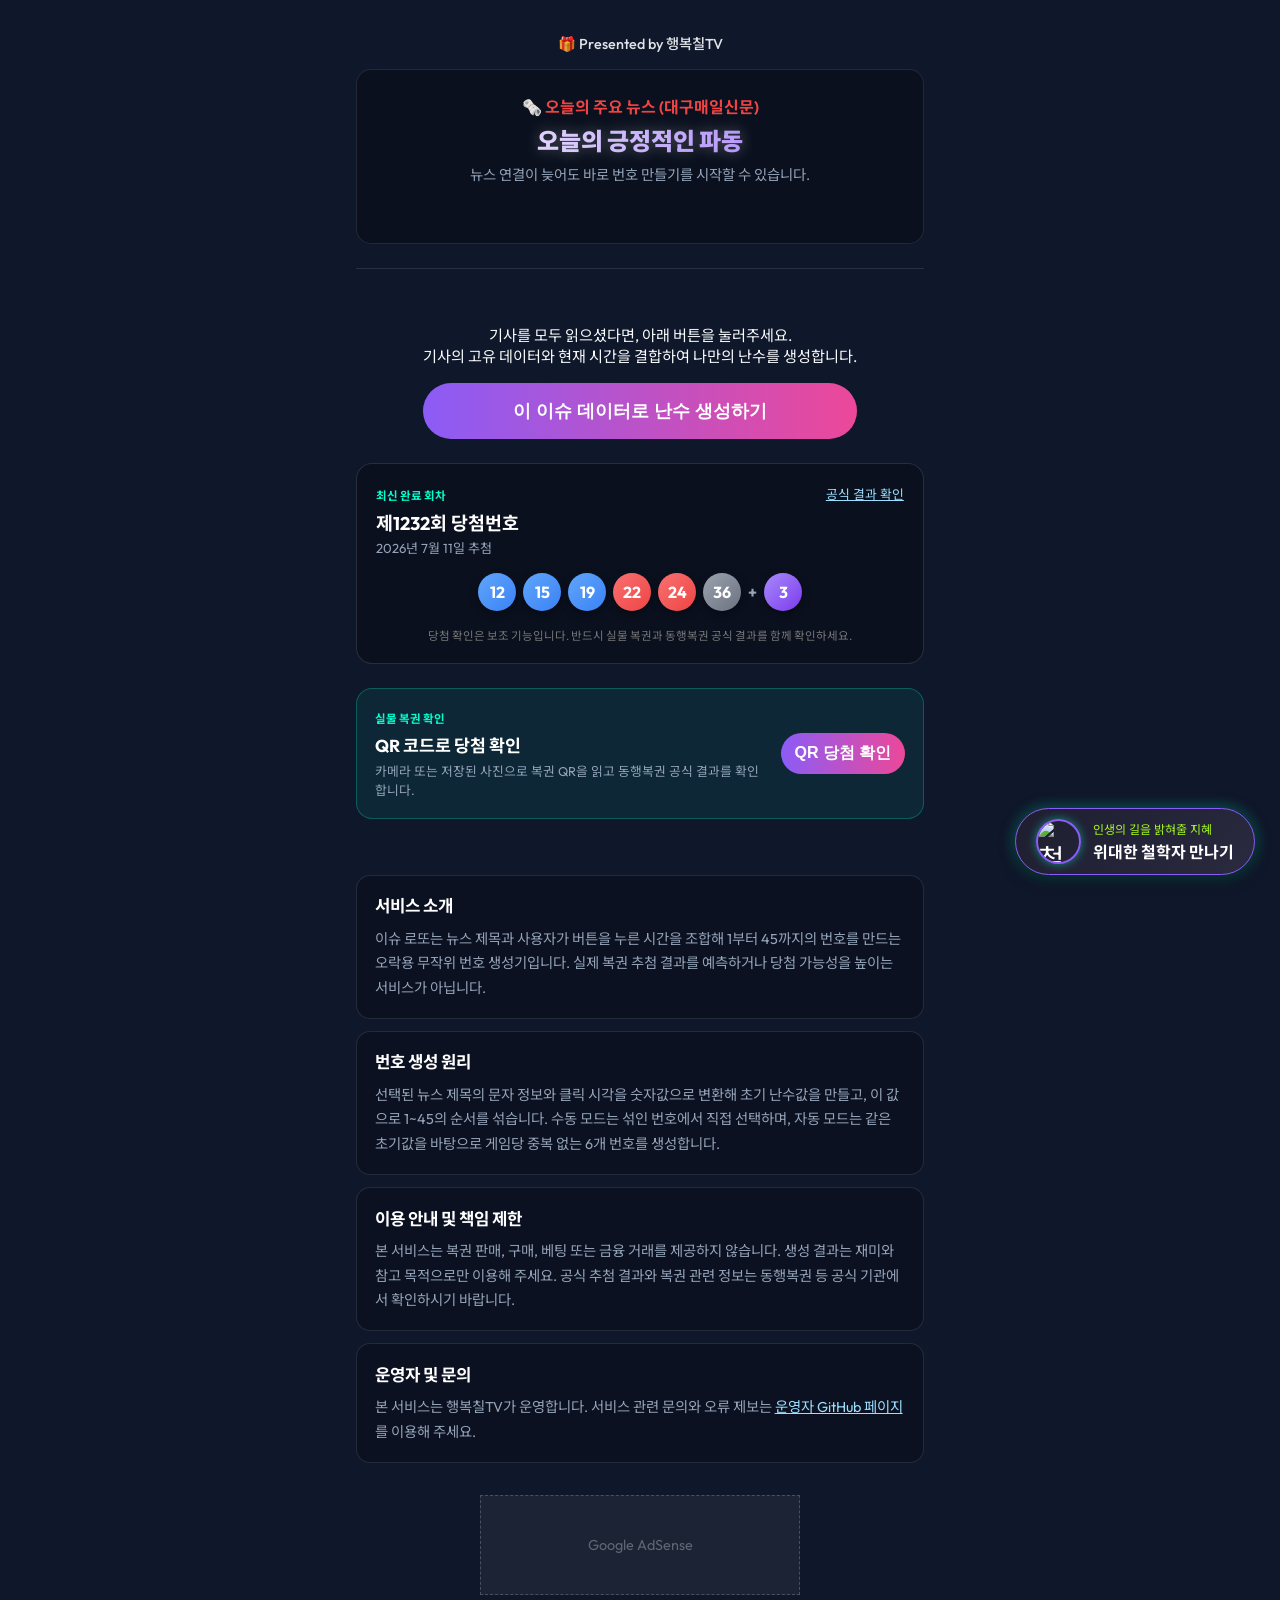
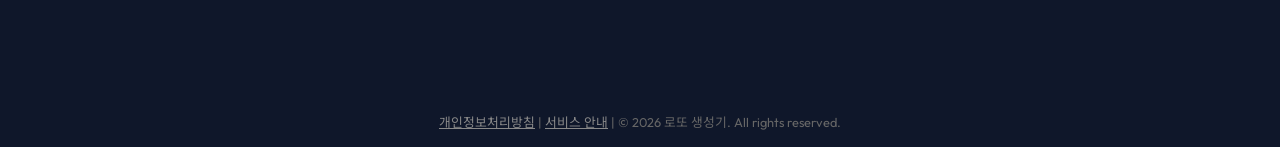
==== index.html @ a82912ec "Fix FirstLott startup loading and refresh latest draw" ====
<!DOCTYPE html>
<html lang="ko">
<head>
    <meta charset="UTF-8">
    <meta name="viewport" content="width=device-width, initial-scale=1.0">
    <title>이슈 로또 - 뉴스와 시간으로 만드는 오락용 번호 생성기</title>
    <meta name="description" content="뉴스 제목과 버튼을 누른 시간을 조합해 1~45 범위의 무작위 번호를 만드는 오락용 로또 번호 생성기입니다.">
    <link rel="stylesheet" href="style.css?v=34">
    <link href="https://fonts.googleapis.com/css2?family=Outfit:wght@300;500;700&family=Noto+Sans+KR:wght@300;500;700&display=swap" rel="stylesheet">
    
    <!-- SEO & 바이럴 최적화 (카카오톡, 페이스북 공유 시 예쁘게 나오도록 설정) -->
    <meta property="og:title" content="이슈 로또 - 오늘의 뉴스가 빚어낸 행운의 번호">
    <meta property="og:description" content="뉴스와 현재 시간을 조합한 난수로 오락용 로또 번호를 만들어보세요. 당첨을 예측하거나 보장하지 않습니다.">
    <meta property="og:image" content="https://vokim2503.github.io/icon-512.png">
    <meta property="og:url" content="https://vokim2503.github.io/">
    <meta property="og:type" content="website">

    <!-- PWA (스마트폰 앱 설치 기능) 지원 -->
    <link rel="manifest" href="manifest.json">
    <meta name="theme-color" content="#1a1a20">
    <link rel="apple-touch-icon" href="icon-192.png">

    <!-- 구글 서치 콘솔 (검색 노출용) : 애널리틱스를 통해 자동 소유권 인증 완료 -->

    <!-- 구글 애널리틱스 (방문자 분석 CCTV) -->
    <script async src="https://www.googletagmanager.com/gtag/js?id=G-P1E5ZKLTHN"></script>
    <script>
      window.dataLayer = window.dataLayer || [];
      function gtag(){dataLayer.push(arguments);}
      gtag('js', new Date());
      gtag('config', 'G-P1E5ZKLTHN');
    </script>

    <!-- 구글 애드센스 기본 스크립트 (클라이언트 ID 교체 완료) -->
    <script async src="https://pagead2.googlesyndication.com/pagead/js/adsbygoogle.js?client=ca-pub-5598414628909120" crossorigin="anonymous"></script>
</head>
<body class="theme-default">
    <div id="app">
        <!-- 0단계: 테마(성향) 선택 화면 (하이브리드: 실시간 트렌드 + MBTI) -->
        <section id="stage-0" class="stage active">
            <!-- 제작자 브랜딩 (구독자용 소속감 부여) -->
            <div style="text-align: center; margin-bottom: 1rem; color: var(--primary-color); font-size: 0.9rem; font-weight: 500; opacity: 0.9;">
                🎁 Presented by 행복칠TV
            </div>
            
            <!-- 상단: 실시간 뉴스 이슈 영역 -->
            <div class="trend-container">
                <p class="trend-label">🗞️ 오늘의 주요 뉴스 (대구매일신문)</p>
                <h1 class="title trend-keyword" id="live-trend-keyword" style="font-size: 1.5rem; word-break: keep-all; line-height: 1.3;">오늘의 긍정적인 파동</h1>
                <p class="subtitle trend-desc">뉴스 연결이 늦어도 바로 번호 만들기를 시작할 수 있습니다.</p>
            </div>
            
            <hr class="divider">

            <div class="action-container" id="calc-action-container" style="text-align: center; margin-top: 2rem;">
                <p style="font-size: 0.95rem; color: var(--text-secondary); margin-bottom: 1rem; line-height: 1.4;">
                    기사를 모두 읽으셨다면, 아래 버튼을 눌러주세요.<br>
                    기사의 고유 데이터와 현재 시간을 결합하여 나만의 난수를 생성합니다.
                </p>
                <button id="btn-start-calc" class="btn primary" style="font-size: 1.1rem; padding: 1rem 1.5rem; width: 100%;">이 이슈 데이터로 난수 생성하기</button>
            </div>
            
            <!-- 통합된 터미널 연산 UI (기본 숨김) -->
            <div id="integrated-terminal" style="display: none; margin-top: 1.5rem;">
                <p class="subtitle" style="margin-bottom: 0.5rem;">세상의 이슈와 귀하의 시간이 수학적으로 결합됩니다.</p>
                <div class="terminal-container" id="terminal-ui" style="margin-top: 0;">
                    <div class="term-line">> 이슈 데이터 스캔 중...</div>
                    <div class="term-line" id="term-news-title" style="display:none; color: var(--primary-color);"></div>
                    <div class="term-line" id="term-news-length" style="display:none;"></div>
                    <div class="term-line" id="term-time-sync" style="display:none;">> 접속자 클릭 시간 동기화 중...</div>
                    <div class="term-line" id="term-click-time" style="display:none; color: var(--accent-color);"></div>
                    <div class="term-line" id="term-calc-start" style="display:none;">> [문자열 엔트로피 × 시간] 연산 중...</div>
                    <div class="term-line highlight-text" id="term-final-seed" style="display:none; margin-top: 10px; font-size: 1.1rem; color: #00ffcc;"></div>
                </div>
                
                <div class="action-buttons" id="stage1-action" style="display:none; margin-top: 1.5rem;">
                    <button id="btn-to-catch" class="btn primary" style="width: 100%; box-shadow: 0 0 15px var(--primary-glow);">이 고유 난수로 번호 만들기</button>
                </div>
            </div>
            


            <section class="latest-result-card" aria-label="최신 로또 당첨번호">
                <div class="latest-result-head">
                    <div><span class="latest-badge">최신 완료 회차</span><h2>제1232회 당첨번호</h2><p>2026년 7월 11일 추첨</p></div>
                    <a href="https://www.dhlottery.co.kr/lt645/result">공식 결과 확인</a>
                </div>
                <div class="latest-winning-balls">
                    <span class="winning-ball blue">12</span><span class="winning-ball blue">15</span><span class="winning-ball blue">19</span><span class="winning-ball red">22</span><span class="winning-ball red">24</span><span class="winning-ball gray">36</span>
                    <span class="bonus-plus">+</span><span class="winning-ball bonus">3</span>
                </div>
                <p class="result-caution">당첨 확인은 보조 기능입니다. 반드시 실물 복권과 동행복권 공식 결과를 함께 확인하세요.</p>
            </section>


            <section class="qr-check-card" aria-label="복권 QR 당첨 확인">
                <div><span class="latest-badge">실물 복권 확인</span><h2>QR 코드로 당첨 확인</h2><p>카메라 또는 저장된 사진으로 복권 QR을 읽고 동행복권 공식 결과를 확인합니다.</p></div>
                <button id="btn-open-qr" class="btn primary" type="button">QR 당첨 확인</button>
            </section>

            <div id="service-info" class="service-info">
                <article class="info-card">
                    <h2>서비스 소개</h2>
                    <p>이슈 로또는 뉴스 제목과 사용자가 버튼을 누른 시간을 조합해 1부터 45까지의 번호를 만드는 오락용 무작위 번호 생성기입니다. 실제 복권 추첨 결과를 예측하거나 당첨 가능성을 높이는 서비스가 아닙니다.</p>
                </article>
                <article class="info-card">
                    <h2>번호 생성 원리</h2>
                    <p>선택된 뉴스 제목의 문자 정보와 클릭 시각을 숫자값으로 변환해 초기 난수값을 만들고, 이 값으로 1~45의 순서를 섞습니다. 수동 모드는 섞인 번호에서 직접 선택하며, 자동 모드는 같은 초기값을 바탕으로 게임당 중복 없는 6개 번호를 생성합니다.</p>
                </article>
                <article class="info-card">
                    <h2>이용 안내 및 책임 제한</h2>
                    <p>본 서비스는 복권 판매, 구매, 베팅 또는 금융 거래를 제공하지 않습니다. 생성 결과는 재미와 참고 목적으로만 이용해 주세요. 공식 추첨 결과와 복권 관련 정보는 동행복권 등 공식 기관에서 확인하시기 바랍니다.</p>
                </article>
                <article class="info-card">
                    <h2>운영자 및 문의</h2>
                    <p>본 서비스는 행복칠TV가 운영합니다. 서비스 관련 문의와 오류 제보는 <a href="https://github.com/Vokim2503" target="_blank" rel="noopener noreferrer">운영자 GitHub 페이지</a>를 이용해 주세요.</p>
                </article>
            </div>

            <!-- 애드센스 (메인화면 하단) -->
            <div class="ad-placeholder mt-auto">
                <p>Google AdSense</p>
            </div>
        </section>



        <!-- 2, 3단계: 후보군 생성 및 번호 선택 화면 -->
        <section id="stage-2" class="stage">
            <h1 class="title">직관의 시간</h1>
            <p class="subtitle">난수가 섞은 1~45 번호에서 원하는 방식을 선택하세요.</p>

            <div class="selection-mode-tabs" role="tablist" aria-label="번호 생성 방식">
                <button id="btn-mode-manual" class="mode-tab active" type="button">수동 선택</button>
                <button id="btn-mode-auto" class="mode-tab" type="button">자동 5게임</button>
            </div>

            <div id="manual-selection-panel" class="selection-panel active">
                <div class="manual-view-toggle">
                    <button id="btn-view-blind" class="view-toggle active" type="button">직관 모드 · 숫자 숨김</button>
                    <button id="btn-view-number" class="view-toggle" type="button">번호 모드 · 숫자 표시</button>
                </div>

                <div class="number-page-guide">
                    <button id="btn-page-prev" class="page-nav-btn" aria-label="이전 번호 페이지">‹</button>
                    <span id="number-page-indicator">1 / 3</span>
                    <button id="btn-page-next" class="page-nav-btn" aria-label="다음 번호 페이지">›</button>
                </div>
                <div id="orb-field" class="blind-view" aria-label="1부터 45까지 번호 선택"></div>

                <div class="selection-slots">
                    <div class="slot" data-index="0"></div>
                    <div class="slot" data-index="1"></div>
                    <div class="slot" data-index="2"></div>
                    <div class="slot" data-index="3"></div>
                    <div class="slot" data-index="4"></div>
                    <div class="slot" data-index="5"></div>
                </div>
            </div>

            <div id="auto-selection-panel" class="selection-panel">
                <p class="auto-description">처음 생성된 고유 난수로 5게임을 자동 추첨합니다.</p>
                <div id="auto-games"></div>
                <div class="auto-actions">
                    <button id="btn-auto-regenerate" class="btn secondary" type="button">5게임 다시 생성</button>
                    <button id="btn-auto-copy" class="btn primary" type="button">전체 복사</button>
                    <button id="btn-auto-compare" class="btn compare-btn" type="button">1232회와 비교</button>
                </div>
            </div>

            <p class="lotto-disclaimer">본 서비스는 오락용 무작위 번호 생성기이며 당첨을 보장하지 않습니다.</p>
        </section>

        <!-- 4단계: 최종 결과 화면 -->
        <section id="stage-3" class="stage">
            <h1 class="title glow-text-intense">당신의 로또 번호</h1>
            <p class="subtitle" id="result-message">행운이 함께하시길 바랍니다.</p>
            
            <div class="result-container" id="result-numbers">
            </div>
            
            <div class="action-buttons">
                <button id="btn-copy" class="btn primary">번호 복사하기</button>
                <button id="btn-retry" class="btn secondary">처음으로</button>
            </div>
            
            <!-- 유튜브 자동화 배너 -->
            <div id="youtube-promo-container" style="display: none; margin-top: 2rem; background: #1a1a20; border: 1px solid var(--primary-glow); border-radius: 12px; padding: 1rem; text-align: left; cursor: pointer; transition: transform 0.2s ease; box-shadow: 0 4px 15px rgba(0, 0, 0, 0.5);">
                <p style="font-size: 0.85rem; color: var(--text-secondary); margin-bottom: 0.5rem;">🎁 오늘 당첨의 기운을 더 높이려면?</p>
                <div style="display: flex; gap: 1rem; align-items: center;">
                    <img id="yt-thumb" src="" alt="YouTube Thumbnail" style="width: 120px; height: 68px; object-fit: cover; border-radius: 8px; border: 1px solid #333;">
                    <div style="flex: 1;">
                        <h3 id="yt-title" style="font-size: 0.95rem; color: #fff; margin: 0 0 0.4rem 0; line-height: 1.3; display: -webkit-box; -webkit-line-clamp: 2; -webkit-box-orient: vertical; overflow: hidden; text-overflow: ellipsis;">유튜브 영상 불러오는 중...</h3>
                        <span style="font-size: 0.8rem; color: #ff0000; font-weight: 500;">▶ YouTube에서 보기</span>
                    </div>
                </div>
            </div>
            
            <!-- 애드센스 -->
            <div class="ad-placeholder">
                <p>Google AdSense</p>
            </div>
        </section>

        <!-- 하단 법적 고지 (애드센스 승인 필수 요소) -->
        <footer style="position: absolute; bottom: 0; left: 0; width: 100%; text-align: center; padding-bottom: 1rem; font-size: 0.8rem; color: #666; z-index: 10;">
            <a href="#" id="btn-privacy" style="color: #888; text-decoration: underline;">개인정보처리방침</a> | <a href="#service-info" style="color: #888; text-decoration: underline;">서비스 안내</a> | 
            <span>© 2026 로또 생성기. All rights reserved.</span>
        </footer>


        <div id="qr-modal" class="qr-modal" role="dialog" aria-modal="true" aria-labelledby="qr-modal-title">
            <div class="qr-modal-content">
                <h2 id="qr-modal-title">QR 당첨 확인</h2>
                <p class="qr-permission-guide">아래에서 카메라 또는 사진을 선택하세요. QR 영상과 사진은 이 사이트의 서버에 저장하거나 전송하지 않으며 브라우저 안에서만 판독합니다.</p>
                <div class="qr-source-actions">
                    <button id="btn-qr-camera" class="btn primary" type="button">카메라로 확인</button>
                    <label class="btn secondary qr-file-label" for="qr-file-input">사진으로 확인</label>
                    <input id="qr-camera-input" type="file" accept="image/*" capture="environment" hidden>
                    <input id="qr-file-input" type="file" accept="image/*" hidden>
                </div>
                <div id="qr-reader" aria-label="QR 카메라 화면"></div>
                <div id="qr-status" class="qr-status" aria-live="polite"></div>
                <div id="qr-ticket-result" class="qr-ticket-result" aria-live="polite"></div>
                <button id="btn-open-qr-result" class="btn primary" type="button" style="display:none; width:100%;">동행복권 공식 결과 열기</button>
                <button id="btn-close-qr" class="btn secondary" type="button" style="width:100%; margin-top:10px;">닫기</button>
            </div>
        </div>

        <!-- 개인정보처리방침 모달 -->
        <div id="privacy-modal" style="display: none; position: fixed; top: 0; left: 0; width: 100%; height: 100%; background: rgba(0,0,0,0.8); z-index: 9999; justify-content: center; align-items: center; padding: 20px;">
            <div style="background: #1e1e24; padding: 20px; border-radius: 10px; max-width: 500px; width: 100%; max-height: 80vh; overflow-y: auto; color: #ddd; border: 1px solid var(--primary-glow);">
                <h2 style="color: #fff; margin-bottom: 15px;">개인정보처리방침</h2>
                <p style="font-size: 0.9rem; line-height: 1.6; margin-bottom: 10px;">본 사이트는 이름, 이메일 주소와 같은 개인정보를 직접 입력받거나 회원정보로 저장하지 않습니다.</p>
                <h3 style="color:#fff; margin:16px 0 8px;">Google 서비스 및 쿠키</h3>
                <p style="font-size: 0.9rem; line-height: 1.6; margin-bottom: 10px;">본 사이트는 방문 통계 분석을 위해 Google Analytics를, 광고 제공을 위해 Google AdSense를 사용합니다. Google 및 제3자 광고 사업자는 쿠키 또는 유사한 식별자를 사용해 방문 기록, 브라우저·기기 정보, 대략적인 위치, 광고 노출 및 이용 정보를 처리할 수 있습니다.</p>
                <p style="font-size: 0.9rem; line-height: 1.6; margin-bottom: 10px;">Google과 파트너는 사용자의 본 사이트 또는 다른 웹사이트 방문 기록을 바탕으로 광고를 제공할 수 있습니다. 사용자는 <a href="https://adssettings.google.com/" target="_blank" rel="noopener noreferrer" style="color:#9adfff;">Google 광고 설정</a>에서 맞춤 광고를 관리하거나 사용 중지할 수 있으며, 브라우저 설정에서 쿠키를 삭제하거나 차단할 수 있습니다.</p>
                <h3 style="color:#fff; margin:16px 0 8px;">외부 링크</h3>
                <p style="font-size: 0.9rem; line-height: 1.6; margin-bottom: 10px;">뉴스, YouTube, GitHub 등 외부 사이트에는 해당 사업자의 개인정보처리방침이 적용됩니다. 자세한 내용은 <a href="https://policies.google.com/privacy" target="_blank" rel="noopener noreferrer" style="color:#9adfff;">Google 개인정보처리방침</a>을 확인해 주세요.</p>
                <h3 style="color:#fff; margin:16px 0 8px;">QR 카메라 및 사진</h3>
                <p style="font-size: 0.9rem; line-height: 1.6; margin-bottom: 10px;">QR 당첨 확인 기능은 사용자가 직접 선택한 경우에만 카메라 또는 사진 접근 권한을 요청합니다. 촬영 영상과 선택한 사진은 본 사이트의 서버에 저장하거나 전송하지 않고 브라우저 안에서 QR 판독에만 사용합니다.</p>
                <p style="font-size: 0.8rem; color:#888; margin-top:15px;">최종 업데이트: 2026년 7월 11일</p>
                <button id="btn-close-privacy" class="btn primary" style="width: 100%; margin-top: 20px;">닫기</button>
            </div>
        </div>
    </div>
    
    <script>
        document.getElementById('btn-privacy').addEventListener('click', (e) => {
            e.preventDefault();
            document.getElementById('privacy-modal').style.display = 'flex';
        });
        document.getElementById('btn-close-privacy').addEventListener('click', () => {
            document.getElementById('privacy-modal').style.display = 'none';
        });
    </script>
    <script src="https://cdnjs.cloudflare.com/ajax/libs/html5-qrcode/2.3.8/html5-qrcode.min.js" crossorigin="anonymous"></script>
    <script src="main.js?v=34"></script>
    <script>
      if ('serviceWorker' in navigator) {
        window.addEventListener('load', () => {
          navigator.serviceWorker.register('/sw.js').then(registration => {
            console.log('ServiceWorker registration successful');
          }, err => {
            console.log('ServiceWorker registration failed: ', err);
          });
        });
      }
    </script>
    
    <!-- 철학 앱 크로스 마케팅 플로팅 버튼 -->
    <!-- 인터넷에 배포된 폴더 구조에 맞게 하위 폴더(./philosophy-V1)를 찾도록 경로 수정 -->
    <a href="./philosophy-V1/index.html" class="floating-promo-btn" target="_blank">
        <div class="promo-icon" style="margin-right: 12px; display: flex; align-items: center;">
            <img src="./philosophy-V1/images/plato.jpg" alt="철학자" style="width: 45px; height: 45px; border-radius: 50%; object-fit: cover; border: 2px solid var(--primary-glow); box-shadow: 0 0 10px rgba(0,255,204,0.5);">
        </div>
        <div class="promo-text">
            <span>인생의 길을 밝혀줄 지혜</span>
            <strong>위대한 철학자 만나기</strong>
        </div>
    </a>
</body>
</html>
---- style.css ----
:root {
    --bg-dark: #0f172a;
    --bg-darker: #020617;
    --primary-glow: #8b5cf6;
    --secondary-glow: #ec4899;
    --text-main: #f8fafc;
    --text-muted: #94a3b8;
}

/* 테마별 색상 변수 오버라이드 (새로운 해시태그 테마) */
body.theme-money {
    --bg-dark: #3f2e08;
    --bg-darker: #1a1303;
    --primary-glow: #fbbf24;
    --secondary-glow: #f59e0b;
}
body.theme-quit {
    --bg-dark: #450a0a;
    --bg-darker: #170303;
    --primary-glow: #ef4444;
    --secondary-glow: #dc2626;
}
body.theme-healing {
    --bg-dark: #064e3b;
    --bg-darker: #022c22;
    --primary-glow: #10b981;
    --secondary-glow: #059669;
}
body.theme-nothing {
    --bg-dark: #1e293b;
    --bg-darker: #0f172a;
    --primary-glow: #94a3b8;
    --secondary-glow: #cbd5e1;
}

* { box-sizing: border-box; margin: 0; padding: 0; }

html, body {
    margin: 0;
    padding: 0;
    width: 100%;
    /* 100vh 완전 삭제 (아이폰 화면 떨림의 절대적 원흉) */
    background-color: var(--bg-dark);
    color: var(--text-main);
    font-family: 'Outfit', 'Noto Sans KR', sans-serif;
    overflow-x: hidden; /* 가로 스크롤만 방지 */
    scroll-behavior: smooth; /* 최신 브라우저용 부드러운 스크롤 */
}

/* --- 공통 레이아웃 --- */
#app {
    width: 100%;
    max-width: 600px;
    min-height: 100svh;
    display: flex;
    flex-direction: column;
    position: relative; /* 하단 푸터 겹침 방지 복원 */
    margin: 0 auto; /* 중앙 정렬 복원 */
}

.stage {
    display: none; 
    width: 100%; 
    min-height: 100svh;
    flex-direction: column;
    align-items: center;
    justify-content: center; /* 맥에서 상단으로 쏠리는 현상 방지용 중앙 정렬 복구 */
    padding: 2rem 1rem 120px 1rem;
    box-sizing: border-box; /* 패딩 포함 크기 계산 (스크롤 넘침 방지) */
}

@keyframes stageFadeIn {
    from { opacity: 0; transform: translateY(10px); }
    to { opacity: 1; transform: translateY(0); }
}

.stage.active {
    display: flex; 
}

/* 타이틀 */
.title {
    font-size: 2.5rem; font-weight: 700;
    margin-bottom: 0.5rem; text-align: center;
    background: linear-gradient(to right, #fff, var(--primary-glow));
    -webkit-background-clip: text;
    -webkit-text-fill-color: transparent;
}
.subtitle {
    font-size: 1rem; color: var(--text-muted);
    text-align: center; margin-bottom: 2rem; line-height: 1.5;
}

/* 트렌드 상단 컨테이너 */
.trend-container {
    text-align: center;
    margin-bottom: 1.5rem;
    padding: 1.5rem;
    background: rgba(0,0,0,0.3);
    border-radius: 15px;
    border: 1px solid rgba(255,255,255,0.1);
    width: 100%;
}
.trend-label {
    font-size: 1rem;
    color: #ef4444; 
    font-weight: 700;
    margin-bottom: 0.5rem;
}
.trend-keyword {
    font-size: 2rem;
    font-weight: 900;
    margin-bottom: 0.5rem;
    color: #fff;
    text-shadow: 0 0 15px rgba(255,255,255,0.3);
}
.trend-desc {
    font-size: 0.9rem;
    color: var(--text-muted);
}
.divider {
    width: 100%;
    border: 0;
    height: 1px;
    background: rgba(255,255,255,0.1);
    margin-bottom: 1.5rem;
}
.mbti-guide {
    text-align: center;
    font-size: 1.1rem;
    font-weight: 700;
    margin-bottom: 1rem;
    color: #e2e8f0;
}

/* 0단계: 테마 선택 버튼 그리드 */
.theme-grid {
    display: flex;
    flex-direction: column;
    gap: 12px;
    width: 100%;
    padding: 0 10px;
}

.mbti-btn {
    background: rgba(255,255,255,0.05);
    border: 1px solid rgba(255,255,255,0.1);
    border-radius: 30px; /* 알약 형태 */
    padding: 15px 25px;
    display: flex;
    flex-direction: row;
    align-items: center;
    justify-content: flex-start;
    cursor: pointer;
    transition: all 0.3s;
    color: white;
}
.mbti-btn:hover {
    background: rgba(255,255,255,0.15);
    transform: translateX(5px);
    border-color: var(--primary-glow);
    box-shadow: 0 5px 15px rgba(0,0,0,0.3);
}
.mbti-btn .icon { font-size: 1.8rem; margin-right: 15px; }
.mbti-btn .theme-name { font-size: 1.2rem; font-weight: 700; }
.mbti-btn .theme-desc { display: none; }

/* 1단계: 동적 인터랙션 영역 */
.interaction-area {
    position: relative;
    width: 100%;
    height: 250px;
    display: flex;
    justify-content: center;
    align-items: center;
    margin-bottom: 2rem;
    perspective: 1000px;
}

/* 테마별 UI 요소들 (JS에서 클래스 추가로 주입) */
/* 우주 구슬 (기본) */
.orb-core {
    width: 120px; height: 120px; border-radius: 50%;
    background: radial-gradient(circle at 30% 30%, #fff, var(--primary-glow));
    box-shadow: 0 0 30px var(--primary-glow);
    cursor: pointer; transition: transform 0.1s;
    touch-action: none; 
}
.orb-core:active, .orb-core.charging { transform: scale(0.95); box-shadow: 0 0 50px var(--secondary-glow); }

/* 새 테마별 상호작용 UI 요소들 */
.gold-coin {
    width: 120px; height: 120px;
    background: linear-gradient(45deg, #f59e0b, #fbbf24, #fcd34d);
    border-radius: 50%;
    display: flex; justify-content: center; align-items: center;
    font-size: 4rem;
    box-shadow: 0 10px 25px rgba(245, 158, 11, 0.5), inset 0 5px 15px rgba(255,255,255,0.8);
    border: 5px solid #b45309;
    cursor: pointer; transition: transform 0.1s;
}
.gold-coin:active { transform: scale(0.9) rotateY(20deg); box-shadow: 0 5px 15px rgba(245, 158, 11, 0.5); }

.resign-letter {
    width: 120px; height: 160px;
    background: white; color: black;
    border-radius: 5px;
    display: flex; justify-content: center; align-items: center;
    font-size: 1.5rem; font-weight: bold;
    box-shadow: 0 5px 15px rgba(255,255,255,0.2);
    border-top: 20px solid #ef4444;
    cursor: pointer; transition: transform 0.1s;
}
.resign-letter:active { transform: scale(0.9) rotate(5deg); }

.healing-aura {
    width: 120px; height: 120px;
    border-radius: 50%;
    display: flex; justify-content: center; align-items: center;
    font-size: 4rem;
    background: radial-gradient(circle at 50% 50%, rgba(16, 185, 129, 0.2), transparent);
    box-shadow: 0 0 30px rgba(16, 185, 129, 0.5);
    cursor: pointer; transition: transform 0.1s;
}
.healing-aura.charging { transform: scale(1.2); box-shadow: 0 0 60px rgba(16, 185, 129, 0.8); }

.tap-hint {
    position: absolute;
    top: 10px;
    font-size: 1.1rem;
    color: #fcd34d;
    font-weight: bold;
    text-shadow: 0 0 10px rgba(0,0,0,0.8);
    pointer-events: none;
}
.pulse-text {
    animation: pulse 1s infinite;
}
@keyframes pulse {
    0%, 100% { opacity: 1; transform: scale(1); }
    50% { opacity: 0.5; transform: scale(1.1); }
}

/* 프로그레스 바 */
.progress-wrapper { width: 80%; display: flex; flex-direction: column; align-items: center; }
.progress-bar-container { width: 100%; height: 8px; background-color: rgba(255,255,255,0.1); border-radius: 4px; overflow: hidden; margin-bottom: 1rem; }
.progress-bar { width: 0%; height: 100%; background: linear-gradient(90deg, var(--primary-glow), var(--secondary-glow)); transition: width 0.1s ease-out; box-shadow: 0 0 10px var(--secondary-glow); }
#energy-text { font-size: 1.5rem; font-weight: 700; }

/* 2단계: 1~45 전체 번호를 넘겨보는 3개 페이지 */
.selection-mode-tabs {
    display: grid; grid-template-columns: 1fr 1fr; width: 100%; gap: 8px;
    margin-bottom: 1rem; padding: 5px; border-radius: 24px; background: rgba(0,0,0,0.25);
}
.mode-tab, .view-toggle {
    border: 0; border-radius: 20px; padding: 10px 12px; color: var(--text-muted);
    background: transparent; font-weight: 700; cursor: pointer;
}
.mode-tab.active, .view-toggle.active {
    color: #fff; background: linear-gradient(90deg, var(--primary-glow), var(--secondary-glow));
    box-shadow: 0 0 12px rgba(139,92,246,0.3);
}
.selection-panel { display: none; width: 100%; }
.selection-panel.active { display: flex; flex-direction: column; align-items: center; }
.manual-view-toggle {
    display: grid; grid-template-columns: 1fr 1fr; width: 100%; gap: 6px;
    margin-bottom: 0.8rem; padding: 4px; border: 1px solid rgba(255,255,255,0.1); border-radius: 22px;
}
.number-page-guide {
    width: 100%; display: flex; justify-content: center; align-items: center;
    gap: 1rem; margin-bottom: 0.8rem; color: var(--text-muted); font-weight: 700;
}
.page-nav-btn {
    width: 42px; height: 36px; border: 1px solid rgba(255,255,255,0.2);
    border-radius: 18px; background: rgba(255,255,255,0.08); color: #fff;
    font-size: 1.5rem; cursor: pointer;
}
.page-nav-btn:disabled { opacity: 0.25; cursor: default; }
#orb-field {
    position: relative; width: 100%; height: min(52vh, 440px); min-height: 350px;
    flex: 0 0 auto; margin-bottom: 1.5rem; overflow: hidden; touch-action: pan-y;
}
.number-pages-track {
    width: 100%; height: 100%; display: flex;
}
.number-page {
    min-width: 100%; height: 100%; display: grid;
    grid-template-columns: repeat(3, 1fr); grid-template-rows: repeat(5, 1fr);
    gap: 12px; padding: 8px 18px; place-items: center;
}
.candidate-orb {
    position: relative; width: 58px; height: 58px; border-radius: 50%;
    background: rgba(255,255,255,0.05); border: 1px solid var(--primary-glow);
    box-shadow: 0 0 15px rgba(0,0,0,0.5);
    display: flex; justify-content: center; align-items: center;
    font-size: 1.2rem; font-weight: 700; color: #fff;
    cursor: pointer; backdrop-filter: none;
    transition: background 0.2s, box-shadow 0.2s, transform 0.15s;
    user-select: none;
    -webkit-user-select: none;
    touch-action: manipulation;
}
.candidate-orb:hover { background: rgba(255,255,255,0.1); transform: scale(1.06); }
.candidate-orb.selected {
    background: var(--primary-glow); color: #fff;
    box-shadow: 0 0 20px var(--primary-glow); pointer-events: none;
}
.blind-view .candidate-orb:not(.selected) { color: transparent; }

.auto-description { color: var(--text-muted); text-align: center; margin: 0.5rem 0 1rem; }
#auto-games { width: 100%; display: flex; flex-direction: column; gap: 10px; }
.auto-game-row {
    display: flex; align-items: center; gap: 10px; width: 100%; padding: 10px;
    border: 1px solid rgba(255,255,255,0.1); border-radius: 14px; background: rgba(0,0,0,0.2);
}
.auto-game-label { width: 48px; flex: 0 0 auto; color: var(--text-muted); font-size: 0.8rem; font-weight: 700; }
.auto-game-balls { flex: 1; display: flex; justify-content: space-between; gap: 5px; }
.auto-ball {
    width: 38px; height: 38px; border-radius: 50%; display: flex; align-items: center; justify-content: center;
    color: #fff; font-weight: 700; font-size: 0.9rem; box-shadow: 0 3px 8px rgba(0,0,0,0.35);
    opacity: 1; transform: translateX(0) scale(1);
    transition: opacity 0.32s ease, transform 0.38s cubic-bezier(0.2, 1.5, 0.45, 1);
}
.auto-ball.waiting { opacity: 0; }
.auto-ball.waiting.from-left { transform: translateX(-22px) scale(0.25); }
.auto-ball.waiting.from-right { transform: translateX(22px) scale(0.25); }
.auto-ball.waiting.show { opacity: 1; transform: translateX(0) scale(1); }
.auto-ball.yellow { background: linear-gradient(135deg, #facc15, #eab308); }
.auto-ball.blue { background: linear-gradient(135deg, #60a5fa, #3b82f6); }
.auto-ball.red { background: linear-gradient(135deg, #f87171, #ef4444); }
.auto-ball.gray { background: linear-gradient(135deg, #9ca3af, #6b7280); }
.auto-ball.green { background: linear-gradient(135deg, #34d399, #10b981); }
.auto-actions { display: flex; gap: 10px; margin-top: 1rem; }
.candidate-orb.selected { animation: selectedNumberPop 0.45s cubic-bezier(0.2, 1.5, 0.45, 1); }
@keyframes selectedNumberPop { 0% { transform: scale(0.7); } 60% { transform: scale(1.2); } 100% { transform: scale(1); } }

.lotto-disclaimer {
    margin-top: 1rem; color: #777; font-size: 0.75rem; line-height: 1.4; text-align: center;
}

/* 슬롯 */
.selection-slots { display: flex; gap: 10px; margin-bottom: 2rem; }
.slot {
    width: 45px; height: 45px; border-radius: 50%;
    border: 2px dashed rgba(255,255,255,0.2);
    display: flex; justify-content: center; align-items: center;
    font-size: 1.2rem; font-weight: 700; transition: all 0.3s;
}
.slot.filled { border-style: solid; border-color: var(--primary-glow); background: rgba(255,255,255,0.1); box-shadow: 0 0 10px var(--primary-glow); }

/* 결과 */
.result-container { display: flex; flex-wrap: wrap; justify-content: center; gap: 15px; margin-top: 2rem; margin-bottom: 3rem; }
.result-orb {
    width: 60px; height: 60px; border-radius: 50%; display: flex; justify-content: center; align-items: center;
    font-size: 1.5rem; font-weight: 700; color: #fff; box-shadow: 0 4px 15px rgba(0,0,0,0.5);
    animation: popIn 0.5s cubic-bezier(0.175, 0.885, 0.32, 1.275) backwards;
}
@keyframes popIn { 0% { transform: scale(0); opacity: 0; } 100% { transform: scale(1); opacity: 1; } }

.action-buttons { display: flex; gap: 15px; margin-bottom: 2rem; }
.btn { padding: 12px 24px; border-radius: 30px; border: none; font-size: 1rem; font-weight: 600; cursor: pointer; transition: transform 0.2s, opacity 0.2s; position: relative; z-index: 999; /* 구글 자동광고가 덮는 현상 차단 */ }
.btn:active { transform: scale(0.95); }
.btn.primary { background: linear-gradient(90deg, var(--primary-glow), var(--secondary-glow)); color: white; }
.btn.secondary { background: rgba(255,255,255,0.1); color: white; border: 1px solid rgba(255,255,255,0.2); }
.btn:hover { opacity: 0.9; }

.ad-placeholder { width: 320px; height: 100px; background: rgba(255,255,255,0.05); border: 1px dashed rgba(255,255,255,0.2); display: flex; justify-content: center; align-items: center; color: rgba(255,255,255,0.3); font-size: 0.9rem; }
.mt-auto { margin-top: auto; margin-bottom: 2rem; }

/* Terminal UI */
.terminal-container {
    background: #0a0a0c;
    border: 1px solid var(--primary-glow);
    border-radius: 8px;
    padding: 1.5rem;
    font-family: 'Courier New', Courier, monospace;
    font-size: 0.9rem;
    text-align: left;
    box-shadow: inset 0 0 10px rgba(0, 0, 0, 0.8);
    margin-top: 1.5rem;
    min-height: 180px;
}
.term-line {
    margin-bottom: 0.5rem;
    opacity: 0;
    animation: fadeInTerm 0.3s forwards;
}
@keyframes fadeInTerm {
    to { opacity: 1; }
}

/* =========================================
   철학 상담소 크로스 프로모션 플로팅 버튼
   ========================================= */
.floating-promo-btn {
    position: fixed;
    bottom: 25px;
    right: 25px;
    background: linear-gradient(135deg, #1e1e30, #2a2a40);
    border: 1px solid var(--primary-glow);
    border-radius: 50px;
    display: flex;
    align-items: center;
    padding: 10px 20px;
    color: white;
    text-decoration: none;
    box-shadow: 0 4px 15px rgba(0, 0, 0, 0.5), 0 0 15px rgba(0, 255, 204, 0.4);
    z-index: 9999;
    transition: transform 0.3s ease, box-shadow 0.3s ease;
    animation: bouncePromo 2s infinite;
}

.floating-promo-btn:hover {
    transform: scale(1.05);
    box-shadow: 0 6px 20px rgba(0, 0, 0, 0.7), 0 0 20px var(--primary-glow);
    animation: none; /* 마우스 오버시 애니메이션 멈춤 */
}

.promo-icon {
    font-size: 1.8rem;
    margin-right: 12px;
}

.promo-text {
    display: flex;
    flex-direction: column;
}

.promo-text span {
    font-size: 0.75rem;
    color: #a4f522; /* 철학 앱의 포인트 컬러 사용 */
    margin-bottom: 2px;
}

.promo-text strong {
    font-size: 1rem;
    font-weight: 700;
    color: #fff;
}

@keyframes bouncePromo {
    0%, 100% { transform: translateY(0); }
    50% { transform: translateY(-10px); }
}

@media (max-width: 600px) {
    .candidate-orb {
        backdrop-filter: none;
        -webkit-backdrop-filter: none;
    }

    .floating-promo-btn {
        bottom: 15px;
        left: 15px;
        right: 15px; /* 좌우 여백을 동일하게 주어 모바일 화면 하단에 꽉 차게 만듦 */
        padding: 10px 15px;
        justify-content: center; /* 내용 중앙 정렬 */
    }
    .promo-icon {
        font-size: 1.5rem;
        margin-right: 10px;
    }
    .promo-text span {
        font-size: 0.7rem;
    }
    .promo-text strong {
        font-size: 0.9rem;
    }
}

/* 데스크탑(맥/PC) 전용: 아이폰 주소창 버그와 무관하므로 100vh 완벽 적용하여 중앙 정렬 */
@media (min-width: 600px) {
    #app, .stage {
        min-height: 100vh;
    }
}


/* 애드센스 심사를 위한 서비스 설명 영역 */
.service-info {
    width: 100%; display: grid; gap: 12px; margin: 2rem 0;
}
.info-card {
    padding: 1.1rem; border: 1px solid rgba(255,255,255,0.1); border-radius: 14px;
    background: rgba(0,0,0,0.22); text-align: left;
}
.info-card h2 { margin: 0 0 0.6rem; color: #fff; font-size: 1.05rem; }
.info-card p { margin: 0; color: var(--text-muted); font-size: 0.9rem; line-height: 1.7; }
.info-card a { color: #9adfff; }


/* 최신 당첨번호 및 자동 5게임 비교 */
.latest-result-card { width:100%; margin:1.5rem 0; padding:1.2rem; border:1px solid rgba(255,255,255,0.12); border-radius:16px; background:rgba(0,0,0,0.28); }
.latest-result-head { display:flex; justify-content:space-between; align-items:flex-start; gap:12px; text-align:left; }
.latest-result-head h2 { margin:5px 0 3px; font-size:1.15rem; color:#fff; }
.latest-result-head p { margin:0; color:var(--text-muted); font-size:0.82rem; }
.latest-result-head a { color:#9adfff; font-size:0.8rem; white-space:nowrap; }
.latest-badge { color:#00ffcc; font-size:0.72rem; font-weight:700; }
.latest-winning-balls { display:flex; align-items:center; justify-content:center; flex-wrap:wrap; gap:7px; margin:1rem 0; }
.winning-ball { width:38px; height:38px; border-radius:50%; display:flex; align-items:center; justify-content:center; color:#fff; font-weight:700; box-shadow:0 3px 8px rgba(0,0,0,.35); }
.winning-ball.yellow { background:linear-gradient(135deg,#facc15,#eab308); } .winning-ball.blue { background:linear-gradient(135deg,#60a5fa,#3b82f6); } .winning-ball.red { background:linear-gradient(135deg,#f87171,#ef4444); } .winning-ball.gray { background:linear-gradient(135deg,#9ca3af,#6b7280); } .winning-ball.bonus { background:linear-gradient(135deg,#a78bfa,#7c3aed); }
.bonus-plus { color:var(--text-muted); font-weight:700; }
.result-caution { margin:0; color:#777; font-size:0.72rem; line-height:1.5; text-align:center; }
.auto-game-row { flex-wrap:wrap; }
.auto-game-result { width:100%; padding-top:6px; border-top:1px solid rgba(255,255,255,.08); color:var(--text-muted); font-size:.78rem; text-align:right; min-height:24px; }
.auto-game-result.prize { color:#00ffcc; font-weight:700; } .auto-game-result.no-prize { color:#999; }
.compare-btn { background:rgba(0,255,204,.13); color:#b9fff1; border:1px solid rgba(0,255,204,.35); }
.auto-actions { flex-wrap:wrap; justify-content:center; }


/* QR 당첨 확인 */
.qr-check-card { width:100%; display:flex; justify-content:space-between; align-items:center; gap:14px; margin:0 0 1.5rem; padding:1.1rem; border:1px solid rgba(0,255,204,.25); border-radius:16px; background:rgba(0,255,204,.07); text-align:left; }
.qr-check-card h2 { margin:5px 0; color:#fff; font-size:1.08rem; } .qr-check-card p { margin:0; color:var(--text-muted); font-size:.8rem; line-height:1.5; }
.qr-check-card .btn { flex:0 0 auto; padding:10px 14px; }
.qr-modal { display:none; position:fixed; inset:0; z-index:10000; padding:18px; background:rgba(0,0,0,.86); align-items:center; justify-content:center; }
.qr-modal-content { width:100%; max-width:480px; max-height:90vh; overflow-y:auto; padding:18px; border:1px solid var(--primary-glow); border-radius:14px; background:#1e1e24; }
.qr-modal-content h2 { color:#fff; margin:0 0 10px; } .qr-permission-guide { color:#bbb; font-size:.85rem; line-height:1.6; margin-bottom:12px; }
#qr-reader { display:none; width:100%; margin-top:12px; background:#111; border-radius:10px; overflow:hidden; color:#222; } #qr-reader video { width:100% !important; border-radius:10px; }
.qr-source-actions { display:grid; grid-template-columns:1fr 1fr; gap:10px; }
.qr-source-actions .btn { padding:12px 8px; font-size:.9rem; white-space:nowrap; }
.qr-file-label { display:flex; align-items:center; justify-content:center; cursor:pointer; }
.qr-status { min-height:28px; padding:10px 0; color:#00ffcc; font-size:.85rem; line-height:1.5; text-align:center; }
.qr-status.error { color:#ffb4b4; }
.qr-ticket-result { display:none; margin:4px 0 12px; padding:12px; border:1px solid rgba(0,255,204,.28); border-radius:12px; background:rgba(0,0,0,.28); }
.qr-ticket-heading { margin-bottom:10px; color:#fff; font-weight:700; text-align:center; }
.qr-ticket-game { display:grid; grid-template-columns:22px 1fr 62px; align-items:center; gap:7px; padding:7px 0; border-top:1px solid rgba(255,255,255,.08); }
.qr-ticket-label { color:#aaa; font-weight:700; }
.qr-ticket-balls { display:flex; justify-content:space-between; gap:3px; }
.qr-ticket-ball { position:relative; width:31px; height:31px; border-radius:50%; display:flex; align-items:center; justify-content:center; background:#555; color:#fff; font-size:.78rem; font-weight:700; }
.qr-ticket-ball.matched { background:#00a884; box-shadow:0 0 0 3px #8affdf, 0 0 12px rgba(0,255,204,.7); }
.qr-ticket-ball.matched::after { content:'✓'; position:absolute; top:-8px; right:-5px; width:16px; height:16px; border-radius:50%; background:#fff; color:#008f73; font-size:11px; line-height:16px; text-align:center; }
.qr-ticket-ball.bonus-matched { background:#7c3aed; box-shadow:0 0 0 3px #c4b5fd; }
.qr-ticket-game-result { color:#aaa; font-size:.7rem; text-align:right; }
.qr-ticket-game-result.prize { color:#00ffcc; font-weight:700; }
.qr-ticket-guide { margin:10px 0 0; color:#aaa; font-size:.72rem; line-height:1.5; text-align:center; }
@media (max-width:380px) { .qr-ticket-ball { width:27px; height:27px; font-size:.7rem; } .qr-ticket-game { grid-template-columns:18px 1fr 55px; gap:4px; } }
@media (max-width:480px) { .qr-check-card { flex-direction:column; align-items:stretch; } .qr-check-card .btn { width:100%; } }
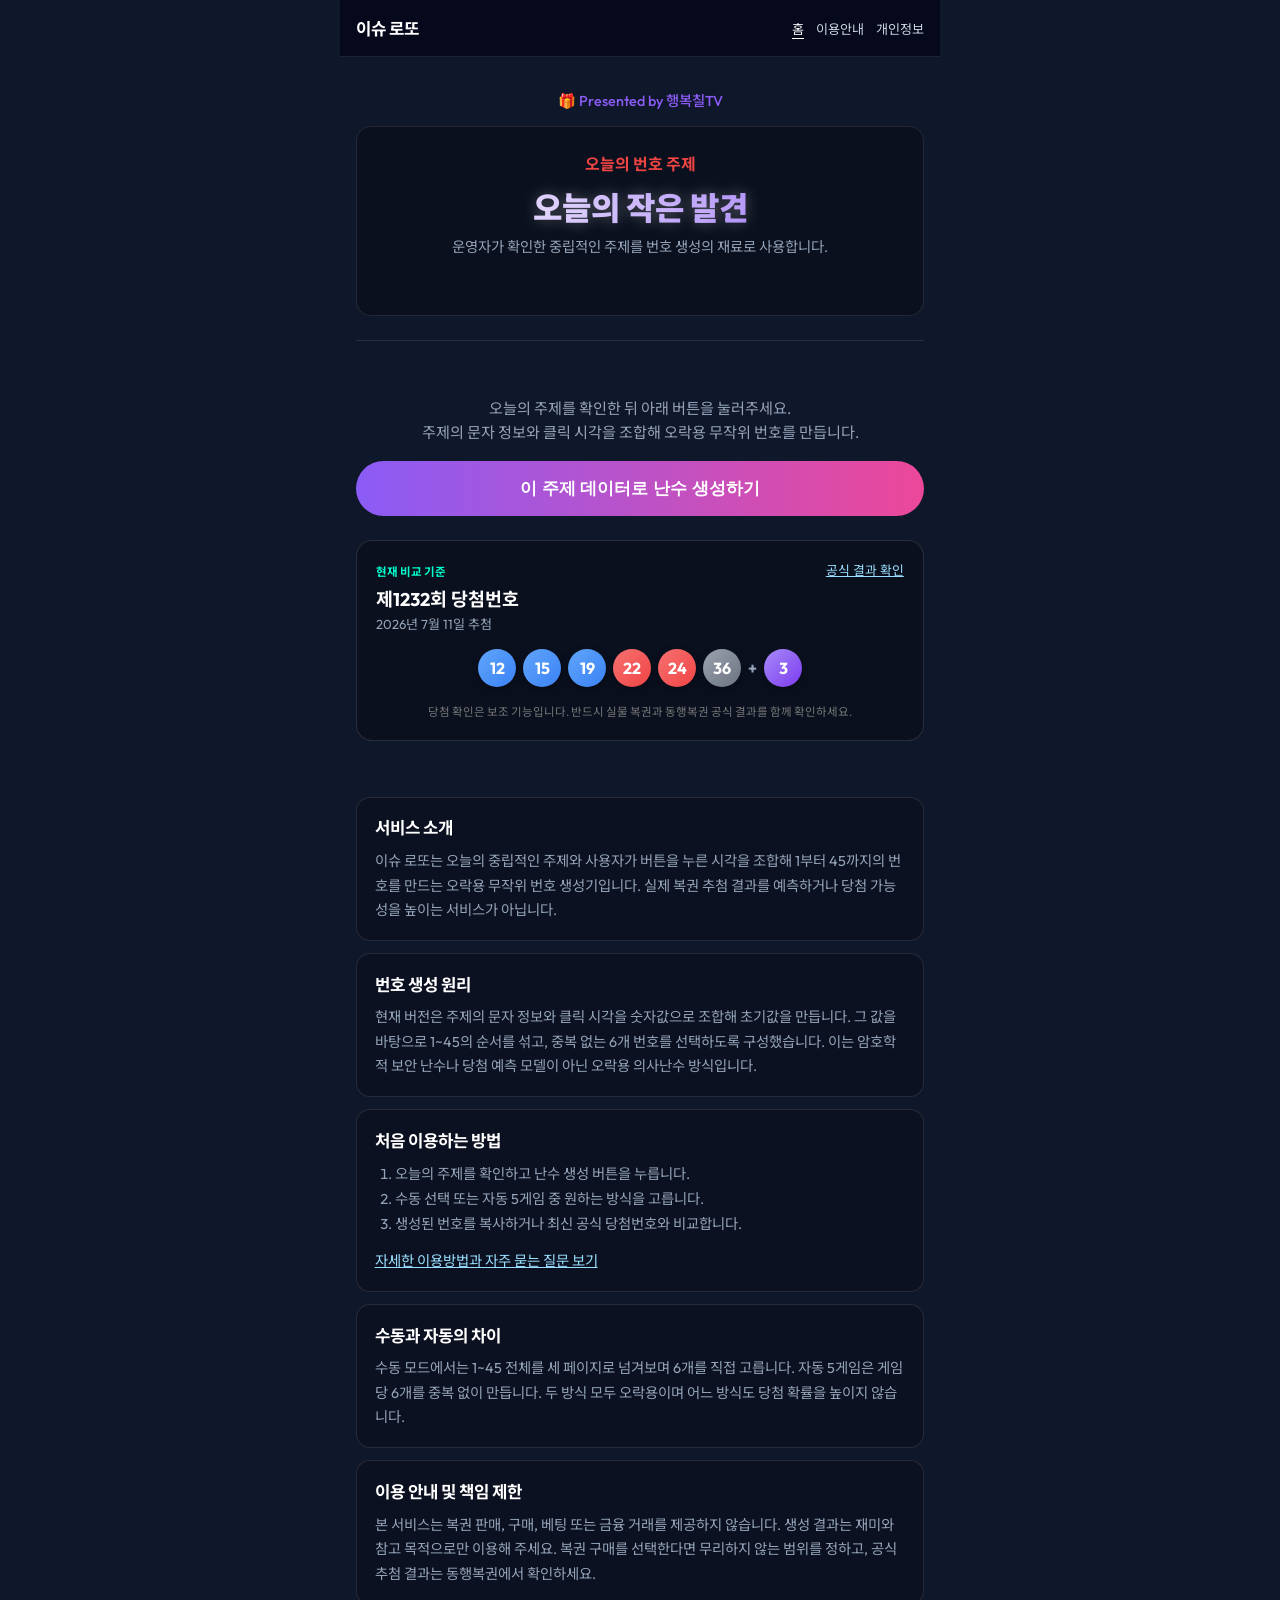
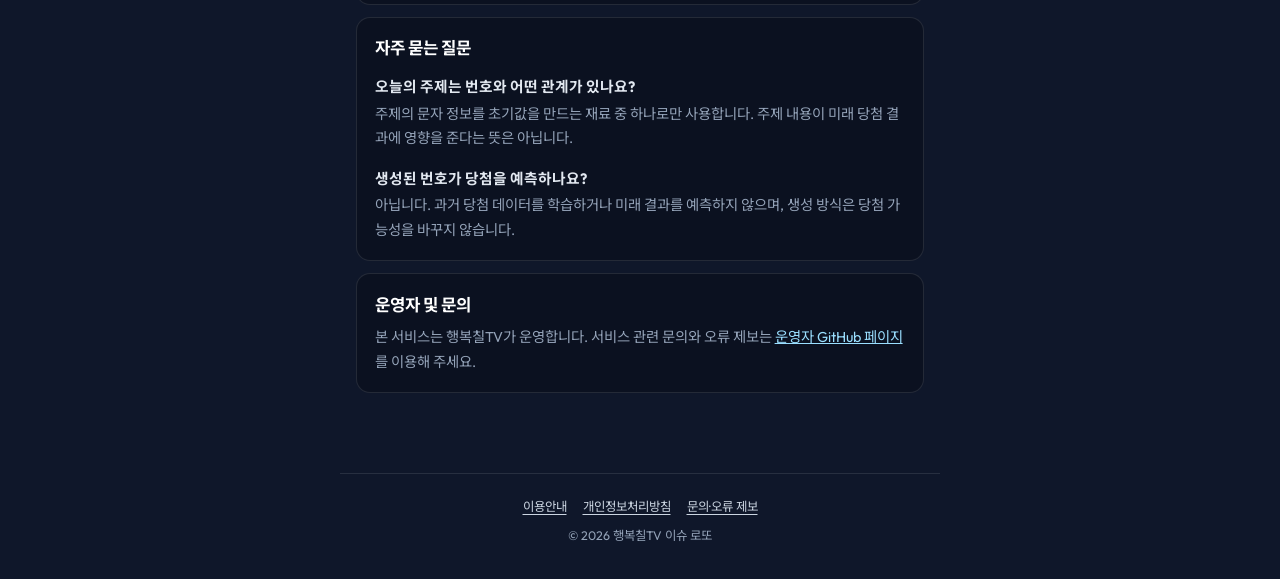
==== commit 58d2b1b6: "fix: prepare FirstLott for AdSense review" ====
--- a/index.html
+++ b/index.html
@@ -3,26 +3,25 @@
 <head>
     <meta charset="UTF-8">
     <meta name="viewport" content="width=device-width, initial-scale=1.0">
-    <title>이슈 로또 - 뉴스와 시간으로 만드는 오락용 번호 생성기</title>
-    <meta name="description" content="뉴스 제목과 버튼을 누른 시간을 조합해 1~45 범위의 무작위 번호를 만드는 오락용 로또 번호 생성기입니다.">
-    <link rel="stylesheet" href="style.css?v=34">
-    <link href="https://fonts.googleapis.com/css2?family=Outfit:wght@300;500;700&family=Noto+Sans+KR:wght@300;500;700&display=swap" rel="stylesheet">
-    
-    <!-- SEO & 바이럴 최적화 (카카오톡, 페이스북 공유 시 예쁘게 나오도록 설정) -->
-    <meta property="og:title" content="이슈 로또 - 오늘의 뉴스가 빚어낸 행운의 번호">
-    <meta property="og:description" content="뉴스와 현재 시간을 조합한 난수로 오락용 로또 번호를 만들어보세요. 당첨을 예측하거나 보장하지 않습니다.">
+    <title>이슈 로또 - 오늘의 주제와 시간으로 만드는 오락용 번호 생성기</title>
+    <meta name="description" content="오늘의 주제와 버튼을 누른 시간을 조합해 1~45 범위의 무작위 번호를 만드는 오락용 로또 번호 생성기입니다.">
+    <link rel="canonical" href="https://vokim2503.github.io/">
+    <meta name="robots" content="index, follow">
+    <meta name="google-adsense-account" content="ca-pub-5598414628909120">
+    <link rel="stylesheet" href="style.css?v=35">
+    <link href="https://fonts.googleapis.com/css2?family=Outfit:wght@300;500;700&amp;family=Noto+Sans+KR:wght@300;500;700&amp;display=swap" rel="stylesheet">
+
+    <meta property="og:title" content="이슈 로또 - 오락용 무작위 번호 생성기">
+    <meta property="og:description" content="오늘의 주제와 클릭 시각을 조합한 무작위 번호를 만들어보세요. 당첨을 예측하거나 보장하지 않습니다.">
     <meta property="og:image" content="https://vokim2503.github.io/icon-512.png">
     <meta property="og:url" content="https://vokim2503.github.io/">
     <meta property="og:type" content="website">
 
-    <!-- PWA (스마트폰 앱 설치 기능) 지원 -->
     <link rel="manifest" href="manifest.json">
     <meta name="theme-color" content="#1a1a20">
     <link rel="apple-touch-icon" href="icon-192.png">
 
-    <!-- 구글 서치 콘솔 (검색 노출용) : 애널리틱스를 통해 자동 소유권 인증 완료 -->
-
-    <!-- 구글 애널리틱스 (방문자 분석 CCTV) -->
+    <!-- 익명 방문 통계 -->
     <script async src="https://www.googletagmanager.com/gtag/js?id=G-P1E5ZKLTHN"></script>
     <script>
       window.dataLayer = window.dataLayer || [];
@@ -31,235 +30,173 @@
       gtag('config', 'G-P1E5ZKLTHN');
     </script>
 
-    <!-- 구글 애드센스 기본 스크립트 (클라이언트 ID 교체 완료) -->
+    <!-- AdSense 사이트 연결 코드: 승인 전에는 빈 광고 자리를 표시하지 않음 -->
     <script async src="https://pagead2.googlesyndication.com/pagead/js/adsbygoogle.js?client=ca-pub-5598414628909120" crossorigin="anonymous"></script>
 </head>
 <body class="theme-default">
     <div id="app">
-        <!-- 0단계: 테마(성향) 선택 화면 (하이브리드: 실시간 트렌드 + MBTI) -->
-        <section id="stage-0" class="stage active">
-            <!-- 제작자 브랜딩 (구독자용 소속감 부여) -->
-            <div style="text-align: center; margin-bottom: 1rem; color: var(--primary-color); font-size: 0.9rem; font-weight: 500; opacity: 0.9;">
-                🎁 Presented by 행복칠TV
-            </div>
-            
-            <!-- 상단: 실시간 뉴스 이슈 영역 -->
-            <div class="trend-container">
-                <p class="trend-label">🗞️ 오늘의 주요 뉴스 (대구매일신문)</p>
-                <h1 class="title trend-keyword" id="live-trend-keyword" style="font-size: 1.5rem; word-break: keep-all; line-height: 1.3;">오늘의 긍정적인 파동</h1>
-                <p class="subtitle trend-desc">뉴스 연결이 늦어도 바로 번호 만들기를 시작할 수 있습니다.</p>
-            </div>
-            
-            <hr class="divider">
-
-            <div class="action-container" id="calc-action-container" style="text-align: center; margin-top: 2rem;">
-                <p style="font-size: 0.95rem; color: var(--text-secondary); margin-bottom: 1rem; line-height: 1.4;">
-                    기사를 모두 읽으셨다면, 아래 버튼을 눌러주세요.<br>
-                    기사의 고유 데이터와 현재 시간을 결합하여 나만의 난수를 생성합니다.
-                </p>
-                <button id="btn-start-calc" class="btn primary" style="font-size: 1.1rem; padding: 1rem 1.5rem; width: 100%;">이 이슈 데이터로 난수 생성하기</button>
-            </div>
-            
-            <!-- 통합된 터미널 연산 UI (기본 숨김) -->
-            <div id="integrated-terminal" style="display: none; margin-top: 1.5rem;">
-                <p class="subtitle" style="margin-bottom: 0.5rem;">세상의 이슈와 귀하의 시간이 수학적으로 결합됩니다.</p>
-                <div class="terminal-container" id="terminal-ui" style="margin-top: 0;">
-                    <div class="term-line">> 이슈 데이터 스캔 중...</div>
-                    <div class="term-line" id="term-news-title" style="display:none; color: var(--primary-color);"></div>
-                    <div class="term-line" id="term-news-length" style="display:none;"></div>
-                    <div class="term-line" id="term-time-sync" style="display:none;">> 접속자 클릭 시간 동기화 중...</div>
-                    <div class="term-line" id="term-click-time" style="display:none; color: var(--accent-color);"></div>
-                    <div class="term-line" id="term-calc-start" style="display:none;">> [문자열 엔트로피 × 시간] 연산 중...</div>
-                    <div class="term-line highlight-text" id="term-final-seed" style="display:none; margin-top: 10px; font-size: 1.1rem; color: #00ffcc;"></div>
-                </div>
-                
-                <div class="action-buttons" id="stage1-action" style="display:none; margin-top: 1.5rem;">
-                    <button id="btn-to-catch" class="btn primary" style="width: 100%; box-shadow: 0 0 15px var(--primary-glow);">이 고유 난수로 번호 만들기</button>
-                </div>
-            </div>
-            
-
-
-            <section class="latest-result-card" aria-label="최신 로또 당첨번호">
-                <div class="latest-result-head">
-                    <div><span class="latest-badge">최신 완료 회차</span><h2>제1232회 당첨번호</h2><p>2026년 7월 11일 추첨</p></div>
-                    <a href="https://www.dhlottery.co.kr/lt645/result">공식 결과 확인</a>
-                </div>
-                <div class="latest-winning-balls">
-                    <span class="winning-ball blue">12</span><span class="winning-ball blue">15</span><span class="winning-ball blue">19</span><span class="winning-ball red">22</span><span class="winning-ball red">24</span><span class="winning-ball gray">36</span>
-                    <span class="bonus-plus">+</span><span class="winning-ball bonus">3</span>
-                </div>
-                <p class="result-caution">당첨 확인은 보조 기능입니다. 반드시 실물 복권과 동행복권 공식 결과를 함께 확인하세요.</p>
+        <header class="site-header">
+            <a class="site-brand" href="./" aria-label="이슈 로또 홈으로">이슈 로또</a>
+            <nav class="site-nav" aria-label="주요 메뉴">
+                <a href="./" aria-current="page">홈</a>
+                <a href="guide.html">이용안내</a>
+                <a href="privacy.html">개인정보</a>
+            </nav>
+        </header>
+
+        <main>
+            <section id="stage-0" class="stage active">
+                <div class="presented-by">🎁 Presented by 행복칠TV</div>
+
+                <div class="trend-container">
+                    <p class="trend-label">오늘의 번호 주제</p>
+                    <h1 class="title trend-keyword" id="live-trend-keyword">오늘의 작은 발견</h1>
+                    <p class="subtitle trend-desc">운영자가 확인한 중립적인 주제를 번호 생성의 재료로 사용합니다.</p>
+                </div>
+
+                <hr class="divider">
+
+                <div class="action-container" id="calc-action-container">
+                    <p>
+                        오늘의 주제를 확인한 뒤 아래 버튼을 눌러주세요.<br>
+                        주제의 문자 정보와 클릭 시각을 조합해 오락용 무작위 번호를 만듭니다.
+                    </p>
+                    <button id="btn-start-calc" class="btn primary" type="button">이 주제 데이터로 난수 생성하기</button>
+                </div>
+
+                <div id="integrated-terminal" class="integrated-terminal" style="display:none;">
+                    <p class="subtitle terminal-intro">주제의 문자 값과 클릭 시각을 계산해 초기 난수값을 만듭니다.</p>
+                    <div class="terminal-container" id="terminal-ui">
+                        <div class="term-line">&gt; 주제 데이터 확인 중...</div>
+                        <div class="term-line" id="term-news-title" style="display:none;"></div>
+                        <div class="term-line" id="term-news-length" style="display:none;"></div>
+                        <div class="term-line" id="term-time-sync" style="display:none;">&gt; 클릭 시각 확인 중...</div>
+                        <div class="term-line" id="term-click-time" style="display:none;"></div>
+                        <div class="term-line" id="term-calc-start" style="display:none;">&gt; 문자 값과 시각 조합 중...</div>
+                        <div class="term-line highlight-text" id="term-final-seed" style="display:none;"></div>
+                    </div>
+                    <div class="action-buttons" id="stage1-action" style="display:none;">
+                        <button id="btn-to-catch" class="btn primary" type="button">이 난수로 번호 만들기</button>
+                    </div>
+                </div>
+
+                <section class="latest-result-card" aria-label="로또 당첨번호 비교 기준">
+                    <div class="latest-result-head">
+                        <div><span class="latest-badge">현재 비교 기준</span><h2>제1232회 당첨번호</h2><p>2026년 7월 11일 추첨</p></div>
+                        <a href="https://www.dhlottery.co.kr/lt645/result" target="_blank" rel="noopener noreferrer">공식 결과 확인</a>
+                    </div>
+                    <div class="latest-winning-balls" aria-label="당첨번호 12, 15, 19, 22, 24, 36, 보너스 3">
+                        <span class="winning-ball blue">12</span><span class="winning-ball blue">15</span><span class="winning-ball blue">19</span><span class="winning-ball red">22</span><span class="winning-ball red">24</span><span class="winning-ball gray">36</span>
+                        <span class="bonus-plus">+</span><span class="winning-ball bonus">3</span>
+                    </div>
+                    <p class="result-caution">당첨 확인은 보조 기능입니다. 반드시 실물 복권과 동행복권 공식 결과를 함께 확인하세요.</p>
+                </section>
+
+                <div id="service-info" class="service-info">
+                    <article class="info-card">
+                        <h2>서비스 소개</h2>
+                        <p>이슈 로또는 오늘의 중립적인 주제와 사용자가 버튼을 누른 시각을 조합해 1부터 45까지의 번호를 만드는 오락용 무작위 번호 생성기입니다. 실제 복권 추첨 결과를 예측하거나 당첨 가능성을 높이는 서비스가 아닙니다.</p>
+                    </article>
+                    <article class="info-card">
+                        <h2>번호 생성 원리</h2>
+                        <p>현재 버전은 주제의 문자 정보와 클릭 시각을 숫자값으로 조합해 초기값을 만듭니다. 그 값을 바탕으로 1~45의 순서를 섞고, 중복 없는 6개 번호를 선택하도록 구성했습니다. 이는 암호학적 보안 난수나 당첨 예측 모델이 아닌 오락용 의사난수 방식입니다.</p>
+                    </article>
+                    <article class="info-card">
+                        <h2>처음 이용하는 방법</h2>
+                        <ol>
+                            <li>오늘의 주제를 확인하고 난수 생성 버튼을 누릅니다.</li>
+                            <li>수동 선택 또는 자동 5게임 중 원하는 방식을 고릅니다.</li>
+                            <li>생성된 번호를 복사하거나 최신 공식 당첨번호와 비교합니다.</li>
+                        </ol>
+                        <p class="card-link"><a href="guide.html">자세한 이용방법과 자주 묻는 질문 보기</a></p>
+                    </article>
+                    <article class="info-card">
+                        <h2>수동과 자동의 차이</h2>
+                        <p>수동 모드에서는 1~45 전체를 세 페이지로 넘겨보며 6개를 직접 고릅니다. 자동 5게임은 게임당 6개를 중복 없이 만듭니다. 두 방식 모두 오락용이며 어느 방식도 당첨 확률을 높이지 않습니다.</p>
+                    </article>
+                    <article class="info-card">
+                        <h2>이용 안내 및 책임 제한</h2>
+                        <p>본 서비스는 복권 판매, 구매, 베팅 또는 금융 거래를 제공하지 않습니다. 생성 결과는 재미와 참고 목적으로만 이용해 주세요. 복권 구매를 선택한다면 무리하지 않는 범위를 정하고, 공식 추첨 결과는 동행복권에서 확인하세요.</p>
+                    </article>
+                    <article class="info-card">
+                        <h2>자주 묻는 질문</h2>
+                        <h3>오늘의 주제는 번호와 어떤 관계가 있나요?</h3>
+                        <p>주제의 문자 정보를 초기값을 만드는 재료 중 하나로만 사용합니다. 주제 내용이 미래 당첨 결과에 영향을 준다는 뜻은 아닙니다.</p>
+                        <h3>생성된 번호가 당첨을 예측하나요?</h3>
+                        <p>아닙니다. 과거 당첨 데이터를 학습하거나 미래 결과를 예측하지 않으며, 생성 방식은 당첨 가능성을 바꾸지 않습니다.</p>
+                    </article>
+                    <article class="info-card">
+                        <h2>운영자 및 문의</h2>
+                        <p>본 서비스는 행복칠TV가 운영합니다. 서비스 관련 문의와 오류 제보는 <a href="https://github.com/Vokim2503" target="_blank" rel="noopener noreferrer">운영자 GitHub 페이지</a>를 이용해 주세요.</p>
+                    </article>
+                </div>
             </section>
 
-
-            <section class="qr-check-card" aria-label="복권 QR 당첨 확인">
-                <div><span class="latest-badge">실물 복권 확인</span><h2>QR 코드로 당첨 확인</h2><p>카메라 또는 저장된 사진으로 복권 QR을 읽고 동행복권 공식 결과를 확인합니다.</p></div>
-                <button id="btn-open-qr" class="btn primary" type="button">QR 당첨 확인</button>
+            <section id="stage-2" class="stage">
+                <h1 class="title">번호 선택</h1>
+                <p class="subtitle">섞인 1~45 번호에서 원하는 방식을 선택하세요.</p>
+
+                <div class="selection-mode-tabs" role="tablist" aria-label="번호 생성 방식">
+                    <button id="btn-mode-manual" class="mode-tab active" type="button" role="tab" aria-selected="true" aria-controls="manual-selection-panel">수동 선택</button>
+                    <button id="btn-mode-auto" class="mode-tab" type="button" role="tab" aria-selected="false" aria-controls="auto-selection-panel">자동 5게임</button>
+                </div>
+
+                <div id="manual-selection-panel" class="selection-panel active" role="tabpanel" aria-labelledby="btn-mode-manual">
+                    <div class="manual-view-toggle">
+                        <button id="btn-view-blind" class="view-toggle active" type="button">직관 모드 · 숫자 숨김</button>
+                        <button id="btn-view-number" class="view-toggle" type="button">번호 모드 · 숫자 표시</button>
+                    </div>
+                    <div class="number-page-guide">
+                        <button id="btn-page-prev" class="page-nav-btn" type="button" aria-label="이전 번호 페이지">‹</button>
+                        <span id="number-page-indicator">1 / 3</span>
+                        <button id="btn-page-next" class="page-nav-btn" type="button" aria-label="다음 번호 페이지">›</button>
+                    </div>
+                    <div id="orb-field" class="blind-view" aria-label="1부터 45까지 번호 선택"></div>
+                    <div class="selection-slots" aria-label="선택한 6개 번호">
+                        <div class="slot" data-index="0"></div><div class="slot" data-index="1"></div><div class="slot" data-index="2"></div>
+                        <div class="slot" data-index="3"></div><div class="slot" data-index="4"></div><div class="slot" data-index="5"></div>
+                    </div>
+                </div>
+
+                <div id="auto-selection-panel" class="selection-panel" role="tabpanel" aria-labelledby="btn-mode-auto">
+                    <p class="auto-description">처음 생성된 초기값을 바탕으로 5게임을 만듭니다.</p>
+                    <div id="auto-games"></div>
+                    <div class="auto-actions">
+                        <button id="btn-auto-regenerate" class="btn secondary" type="button">5게임 다시 생성</button>
+                        <button id="btn-auto-copy" class="btn primary" type="button">전체 복사</button>
+                        <button id="btn-auto-compare" class="btn compare-btn" type="button">1232회와 비교</button>
+                    </div>
+                </div>
+                <p class="lotto-disclaimer">본 서비스는 오락용 무작위 번호 생성기이며 당첨을 보장하지 않습니다.</p>
             </section>
 
-            <div id="service-info" class="service-info">
-                <article class="info-card">
-                    <h2>서비스 소개</h2>
-                    <p>이슈 로또는 뉴스 제목과 사용자가 버튼을 누른 시간을 조합해 1부터 45까지의 번호를 만드는 오락용 무작위 번호 생성기입니다. 실제 복권 추첨 결과를 예측하거나 당첨 가능성을 높이는 서비스가 아닙니다.</p>
-                </article>
-                <article class="info-card">
-                    <h2>번호 생성 원리</h2>
-                    <p>선택된 뉴스 제목의 문자 정보와 클릭 시각을 숫자값으로 변환해 초기 난수값을 만들고, 이 값으로 1~45의 순서를 섞습니다. 수동 모드는 섞인 번호에서 직접 선택하며, 자동 모드는 같은 초기값을 바탕으로 게임당 중복 없는 6개 번호를 생성합니다.</p>
-                </article>
-                <article class="info-card">
-                    <h2>이용 안내 및 책임 제한</h2>
-                    <p>본 서비스는 복권 판매, 구매, 베팅 또는 금융 거래를 제공하지 않습니다. 생성 결과는 재미와 참고 목적으로만 이용해 주세요. 공식 추첨 결과와 복권 관련 정보는 동행복권 등 공식 기관에서 확인하시기 바랍니다.</p>
-                </article>
-                <article class="info-card">
-                    <h2>운영자 및 문의</h2>
-                    <p>본 서비스는 행복칠TV가 운영합니다. 서비스 관련 문의와 오류 제보는 <a href="https://github.com/Vokim2503" target="_blank" rel="noopener noreferrer">운영자 GitHub 페이지</a>를 이용해 주세요.</p>
-                </article>
-            </div>
-
-            <!-- 애드센스 (메인화면 하단) -->
-            <div class="ad-placeholder mt-auto">
-                <p>Google AdSense</p>
-            </div>
-        </section>
-
-
-
-        <!-- 2, 3단계: 후보군 생성 및 번호 선택 화면 -->
-        <section id="stage-2" class="stage">
-            <h1 class="title">직관의 시간</h1>
-            <p class="subtitle">난수가 섞은 1~45 번호에서 원하는 방식을 선택하세요.</p>
-
-            <div class="selection-mode-tabs" role="tablist" aria-label="번호 생성 방식">
-                <button id="btn-mode-manual" class="mode-tab active" type="button">수동 선택</button>
-                <button id="btn-mode-auto" class="mode-tab" type="button">자동 5게임</button>
-            </div>
-
-            <div id="manual-selection-panel" class="selection-panel active">
-                <div class="manual-view-toggle">
-                    <button id="btn-view-blind" class="view-toggle active" type="button">직관 모드 · 숫자 숨김</button>
-                    <button id="btn-view-number" class="view-toggle" type="button">번호 모드 · 숫자 표시</button>
-                </div>
-
-                <div class="number-page-guide">
-                    <button id="btn-page-prev" class="page-nav-btn" aria-label="이전 번호 페이지">‹</button>
-                    <span id="number-page-indicator">1 / 3</span>
-                    <button id="btn-page-next" class="page-nav-btn" aria-label="다음 번호 페이지">›</button>
-                </div>
-                <div id="orb-field" class="blind-view" aria-label="1부터 45까지 번호 선택"></div>
-
-                <div class="selection-slots">
-                    <div class="slot" data-index="0"></div>
-                    <div class="slot" data-index="1"></div>
-                    <div class="slot" data-index="2"></div>
-                    <div class="slot" data-index="3"></div>
-                    <div class="slot" data-index="4"></div>
-                    <div class="slot" data-index="5"></div>
-                </div>
-            </div>
-
-            <div id="auto-selection-panel" class="selection-panel">
-                <p class="auto-description">처음 생성된 고유 난수로 5게임을 자동 추첨합니다.</p>
-                <div id="auto-games"></div>
-                <div class="auto-actions">
-                    <button id="btn-auto-regenerate" class="btn secondary" type="button">5게임 다시 생성</button>
-                    <button id="btn-auto-copy" class="btn primary" type="button">전체 복사</button>
-                    <button id="btn-auto-compare" class="btn compare-btn" type="button">1232회와 비교</button>
-                </div>
-            </div>
-
-            <p class="lotto-disclaimer">본 서비스는 오락용 무작위 번호 생성기이며 당첨을 보장하지 않습니다.</p>
-        </section>
-
-        <!-- 4단계: 최종 결과 화면 -->
-        <section id="stage-3" class="stage">
-            <h1 class="title glow-text-intense">당신의 로또 번호</h1>
-            <p class="subtitle" id="result-message">행운이 함께하시길 바랍니다.</p>
-            
-            <div class="result-container" id="result-numbers">
-            </div>
-            
-            <div class="action-buttons">
-                <button id="btn-copy" class="btn primary">번호 복사하기</button>
-                <button id="btn-retry" class="btn secondary">처음으로</button>
-            </div>
-            
-            <!-- 유튜브 자동화 배너 -->
-            <div id="youtube-promo-container" style="display: none; margin-top: 2rem; background: #1a1a20; border: 1px solid var(--primary-glow); border-radius: 12px; padding: 1rem; text-align: left; cursor: pointer; transition: transform 0.2s ease; box-shadow: 0 4px 15px rgba(0, 0, 0, 0.5);">
-                <p style="font-size: 0.85rem; color: var(--text-secondary); margin-bottom: 0.5rem;">🎁 오늘 당첨의 기운을 더 높이려면?</p>
-                <div style="display: flex; gap: 1rem; align-items: center;">
-                    <img id="yt-thumb" src="" alt="YouTube Thumbnail" style="width: 120px; height: 68px; object-fit: cover; border-radius: 8px; border: 1px solid #333;">
-                    <div style="flex: 1;">
-                        <h3 id="yt-title" style="font-size: 0.95rem; color: #fff; margin: 0 0 0.4rem 0; line-height: 1.3; display: -webkit-box; -webkit-line-clamp: 2; -webkit-box-orient: vertical; overflow: hidden; text-overflow: ellipsis;">유튜브 영상 불러오는 중...</h3>
-                        <span style="font-size: 0.8rem; color: #ff0000; font-weight: 500;">▶ YouTube에서 보기</span>
-                    </div>
-                </div>
-            </div>
-            
-            <!-- 애드센스 -->
-            <div class="ad-placeholder">
-                <p>Google AdSense</p>
-            </div>
-        </section>
-
-        <!-- 하단 법적 고지 (애드센스 승인 필수 요소) -->
-        <footer style="position: absolute; bottom: 0; left: 0; width: 100%; text-align: center; padding-bottom: 1rem; font-size: 0.8rem; color: #666; z-index: 10;">
-            <a href="#" id="btn-privacy" style="color: #888; text-decoration: underline;">개인정보처리방침</a> | <a href="#service-info" style="color: #888; text-decoration: underline;">서비스 안내</a> | 
-            <span>© 2026 로또 생성기. All rights reserved.</span>
+            <section id="stage-3" class="stage">
+                <h1 class="title glow-text-intense">생성된 로또 번호</h1>
+                <p class="subtitle" id="result-message">오락용 무작위 번호 생성이 완료됐습니다.</p>
+                <div class="result-container" id="result-numbers"></div>
+                <div class="action-buttons">
+                    <button id="btn-copy" class="btn primary" type="button">번호 복사하기</button>
+                    <button id="btn-retry" class="btn secondary" type="button">처음으로</button>
+                </div>
+                <p class="result-caution">생성 번호는 오락용이며 당첨을 예측하거나 보장하지 않습니다.</p>
+            </section>
+        </main>
+
+        <footer class="site-footer">
+            <nav aria-label="하단 메뉴">
+                <a href="guide.html">이용안내</a>
+                <a href="privacy.html">개인정보처리방침</a>
+                <a href="https://github.com/Vokim2503" target="_blank" rel="noopener noreferrer">문의·오류 제보</a>
+            </nav>
+            <p>© 2026 행복칠TV 이슈 로또</p>
         </footer>
-
-
-        <div id="qr-modal" class="qr-modal" role="dialog" aria-modal="true" aria-labelledby="qr-modal-title">
-            <div class="qr-modal-content">
-                <h2 id="qr-modal-title">QR 당첨 확인</h2>
-                <p class="qr-permission-guide">아래에서 카메라 또는 사진을 선택하세요. QR 영상과 사진은 이 사이트의 서버에 저장하거나 전송하지 않으며 브라우저 안에서만 판독합니다.</p>
-                <div class="qr-source-actions">
-                    <button id="btn-qr-camera" class="btn primary" type="button">카메라로 확인</button>
-                    <label class="btn secondary qr-file-label" for="qr-file-input">사진으로 확인</label>
-                    <input id="qr-camera-input" type="file" accept="image/*" capture="environment" hidden>
-                    <input id="qr-file-input" type="file" accept="image/*" hidden>
-                </div>
-                <div id="qr-reader" aria-label="QR 카메라 화면"></div>
-                <div id="qr-status" class="qr-status" aria-live="polite"></div>
-                <div id="qr-ticket-result" class="qr-ticket-result" aria-live="polite"></div>
-                <button id="btn-open-qr-result" class="btn primary" type="button" style="display:none; width:100%;">동행복권 공식 결과 열기</button>
-                <button id="btn-close-qr" class="btn secondary" type="button" style="width:100%; margin-top:10px;">닫기</button>
-            </div>
-        </div>
-
-        <!-- 개인정보처리방침 모달 -->
-        <div id="privacy-modal" style="display: none; position: fixed; top: 0; left: 0; width: 100%; height: 100%; background: rgba(0,0,0,0.8); z-index: 9999; justify-content: center; align-items: center; padding: 20px;">
-            <div style="background: #1e1e24; padding: 20px; border-radius: 10px; max-width: 500px; width: 100%; max-height: 80vh; overflow-y: auto; color: #ddd; border: 1px solid var(--primary-glow);">
-                <h2 style="color: #fff; margin-bottom: 15px;">개인정보처리방침</h2>
-                <p style="font-size: 0.9rem; line-height: 1.6; margin-bottom: 10px;">본 사이트는 이름, 이메일 주소와 같은 개인정보를 직접 입력받거나 회원정보로 저장하지 않습니다.</p>
-                <h3 style="color:#fff; margin:16px 0 8px;">Google 서비스 및 쿠키</h3>
-                <p style="font-size: 0.9rem; line-height: 1.6; margin-bottom: 10px;">본 사이트는 방문 통계 분석을 위해 Google Analytics를, 광고 제공을 위해 Google AdSense를 사용합니다. Google 및 제3자 광고 사업자는 쿠키 또는 유사한 식별자를 사용해 방문 기록, 브라우저·기기 정보, 대략적인 위치, 광고 노출 및 이용 정보를 처리할 수 있습니다.</p>
-                <p style="font-size: 0.9rem; line-height: 1.6; margin-bottom: 10px;">Google과 파트너는 사용자의 본 사이트 또는 다른 웹사이트 방문 기록을 바탕으로 광고를 제공할 수 있습니다. 사용자는 <a href="https://adssettings.google.com/" target="_blank" rel="noopener noreferrer" style="color:#9adfff;">Google 광고 설정</a>에서 맞춤 광고를 관리하거나 사용 중지할 수 있으며, 브라우저 설정에서 쿠키를 삭제하거나 차단할 수 있습니다.</p>
-                <h3 style="color:#fff; margin:16px 0 8px;">외부 링크</h3>
-                <p style="font-size: 0.9rem; line-height: 1.6; margin-bottom: 10px;">뉴스, YouTube, GitHub 등 외부 사이트에는 해당 사업자의 개인정보처리방침이 적용됩니다. 자세한 내용은 <a href="https://policies.google.com/privacy" target="_blank" rel="noopener noreferrer" style="color:#9adfff;">Google 개인정보처리방침</a>을 확인해 주세요.</p>
-                <h3 style="color:#fff; margin:16px 0 8px;">QR 카메라 및 사진</h3>
-                <p style="font-size: 0.9rem; line-height: 1.6; margin-bottom: 10px;">QR 당첨 확인 기능은 사용자가 직접 선택한 경우에만 카메라 또는 사진 접근 권한을 요청합니다. 촬영 영상과 선택한 사진은 본 사이트의 서버에 저장하거나 전송하지 않고 브라우저 안에서 QR 판독에만 사용합니다.</p>
-                <p style="font-size: 0.8rem; color:#888; margin-top:15px;">최종 업데이트: 2026년 7월 11일</p>
-                <button id="btn-close-privacy" class="btn primary" style="width: 100%; margin-top: 20px;">닫기</button>
-            </div>
-        </div>
     </div>
-    
-    <script>
-        document.getElementById('btn-privacy').addEventListener('click', (e) => {
-            e.preventDefault();
-            document.getElementById('privacy-modal').style.display = 'flex';
-        });
-        document.getElementById('btn-close-privacy').addEventListener('click', () => {
-            document.getElementById('privacy-modal').style.display = 'none';
-        });
-    </script>
-    <script src="https://cdnjs.cloudflare.com/ajax/libs/html5-qrcode/2.3.8/html5-qrcode.min.js" crossorigin="anonymous"></script>
-    <script src="main.js?v=34"></script>
+
+    <script src="main.js?v=35"></script>
     <script>
       if ('serviceWorker' in navigator) {
         window.addEventListener('load', () => {
-          navigator.serviceWorker.register('/sw.js').then(registration => {
+          navigator.serviceWorker.register('/sw.js').then(() => {
             console.log('ServiceWorker registration successful');
           }, err => {
             console.log('ServiceWorker registration failed: ', err);
@@ -267,17 +204,5 @@
         });
       }
     </script>
-    
-    <!-- 철학 앱 크로스 마케팅 플로팅 버튼 -->
-    <!-- 인터넷에 배포된 폴더 구조에 맞게 하위 폴더(./philosophy-V1)를 찾도록 경로 수정 -->
-    <a href="./philosophy-V1/index.html" class="floating-promo-btn" target="_blank">
-        <div class="promo-icon" style="margin-right: 12px; display: flex; align-items: center;">
-            <img src="./philosophy-V1/images/plato.jpg" alt="철학자" style="width: 45px; height: 45px; border-radius: 50%; object-fit: cover; border: 2px solid var(--primary-glow); box-shadow: 0 0 10px rgba(0,255,204,0.5);">
-        </div>
-        <div class="promo-text">
-            <span>인생의 길을 밝혀줄 지혜</span>
-            <strong>위대한 철학자 만나기</strong>
-        </div>
-    </a>
 </body>
 </html>
--- a/style.css
+++ b/style.css
@@ -39,7 +39,6 @@
     margin: 0;
     padding: 0;
     width: 100%;
-    /* 100vh 완전 삭제 (아이폰 화면 떨림의 절대적 원흉) */
     background-color: var(--bg-dark);
     color: var(--text-main);
     font-family: 'Outfit', 'Noto Sans KR', sans-serif;
@@ -51,6 +50,7 @@
 #app {
     width: 100%;
     max-width: 600px;
+    min-height: 100vh;
     min-height: 100svh;
     display: flex;
     flex-direction: column;
@@ -58,14 +58,36 @@
     margin: 0 auto; /* 중앙 정렬 복원 */
 }
 
+main { width: 100%; }
+
+.site-header {
+    width: 100%; display: flex; justify-content: space-between; align-items: center;
+    gap: 14px; padding: 16px; border-bottom: 1px solid rgba(255,255,255,0.1);
+    background: rgba(2,6,23,0.76);
+}
+.site-brand { color: #fff; text-decoration: none; font-size: 1.05rem; font-weight: 700; white-space: nowrap; }
+.site-nav { display: flex; align-items: center; justify-content: flex-end; gap: 12px; }
+.site-nav a { color: #cbd5e1; text-decoration: none; font-size: 0.82rem; }
+.site-nav a:hover, .site-nav a:focus-visible, .site-nav a[aria-current="page"] { color: #fff; text-decoration: underline; text-underline-offset: 4px; }
+.presented-by { margin-bottom: 1rem; color: var(--primary-glow); font-size: 0.9rem; font-weight: 500; text-align: center; }
+.action-container { width: 100%; margin-top: 2rem; text-align: center; }
+.action-container p { margin-bottom: 1rem; color: var(--text-muted); font-size: 0.95rem; line-height: 1.6; }
+.action-container .btn { width: 100%; padding: 1rem 1.5rem; font-size: 1.05rem; }
+.integrated-terminal { width: 100%; margin-top: 1.5rem; }
+.terminal-intro { margin-bottom: 0.5rem; }
+.integrated-terminal .terminal-container { margin-top: 0; }
+.integrated-terminal #stage1-action { margin-top: 1.5rem; }
+.integrated-terminal #stage1-action .btn { width: 100%; }
+
 .stage {
     display: none; 
     width: 100%; 
+    min-height: 100vh;
     min-height: 100svh;
     flex-direction: column;
     align-items: center;
     justify-content: center; /* 맥에서 상단으로 쏠리는 현상 방지용 중앙 정렬 복구 */
-    padding: 2rem 1rem 120px 1rem;
+    padding: 2rem 1rem 3rem;
     box-sizing: border-box; /* 패딩 포함 크기 계산 (스크롤 넘침 방지) */
 }
 
@@ -358,14 +380,11 @@
 @keyframes popIn { 0% { transform: scale(0); opacity: 0; } 100% { transform: scale(1); opacity: 1; } }
 
 .action-buttons { display: flex; gap: 15px; margin-bottom: 2rem; }
-.btn { padding: 12px 24px; border-radius: 30px; border: none; font-size: 1rem; font-weight: 600; cursor: pointer; transition: transform 0.2s, opacity 0.2s; position: relative; z-index: 999; /* 구글 자동광고가 덮는 현상 차단 */ }
+.btn { padding: 12px 24px; border-radius: 30px; border: none; font-size: 1rem; font-weight: 600; cursor: pointer; transition: transform 0.2s, opacity 0.2s; position: relative; z-index: 1; }
 .btn:active { transform: scale(0.95); }
 .btn.primary { background: linear-gradient(90deg, var(--primary-glow), var(--secondary-glow)); color: white; }
 .btn.secondary { background: rgba(255,255,255,0.1); color: white; border: 1px solid rgba(255,255,255,0.2); }
 .btn:hover { opacity: 0.9; }
-
-.ad-placeholder { width: 320px; height: 100px; background: rgba(255,255,255,0.05); border: 1px dashed rgba(255,255,255,0.2); display: flex; justify-content: center; align-items: center; color: rgba(255,255,255,0.3); font-size: 0.9rem; }
-.mt-auto { margin-top: auto; margin-bottom: 2rem; }
 
 /* Terminal UI */
 .terminal-container {
@@ -389,83 +408,11 @@
     to { opacity: 1; }
 }
 
-/* =========================================
-   철학 상담소 크로스 프로모션 플로팅 버튼
-   ========================================= */
-.floating-promo-btn {
-    position: fixed;
-    bottom: 25px;
-    right: 25px;
-    background: linear-gradient(135deg, #1e1e30, #2a2a40);
-    border: 1px solid var(--primary-glow);
-    border-radius: 50px;
-    display: flex;
-    align-items: center;
-    padding: 10px 20px;
-    color: white;
-    text-decoration: none;
-    box-shadow: 0 4px 15px rgba(0, 0, 0, 0.5), 0 0 15px rgba(0, 255, 204, 0.4);
-    z-index: 9999;
-    transition: transform 0.3s ease, box-shadow 0.3s ease;
-    animation: bouncePromo 2s infinite;
-}
-
-.floating-promo-btn:hover {
-    transform: scale(1.05);
-    box-shadow: 0 6px 20px rgba(0, 0, 0, 0.7), 0 0 20px var(--primary-glow);
-    animation: none; /* 마우스 오버시 애니메이션 멈춤 */
-}
-
-.promo-icon {
-    font-size: 1.8rem;
-    margin-right: 12px;
-}
-
-.promo-text {
-    display: flex;
-    flex-direction: column;
-}
-
-.promo-text span {
-    font-size: 0.75rem;
-    color: #a4f522; /* 철학 앱의 포인트 컬러 사용 */
-    margin-bottom: 2px;
-}
-
-.promo-text strong {
-    font-size: 1rem;
-    font-weight: 700;
-    color: #fff;
-}
-
-@keyframes bouncePromo {
-    0%, 100% { transform: translateY(0); }
-    50% { transform: translateY(-10px); }
-}
-
 @media (max-width: 600px) {
     .candidate-orb {
         backdrop-filter: none;
         -webkit-backdrop-filter: none;
     }
-
-    .floating-promo-btn {
-        bottom: 15px;
-        left: 15px;
-        right: 15px; /* 좌우 여백을 동일하게 주어 모바일 화면 하단에 꽉 차게 만듦 */
-        padding: 10px 15px;
-        justify-content: center; /* 내용 중앙 정렬 */
-    }
-    .promo-icon {
-        font-size: 1.5rem;
-        margin-right: 10px;
-    }
-    .promo-text span {
-        font-size: 0.7rem;
-    }
-    .promo-text strong {
-        font-size: 0.9rem;
-    }
 }
 
 /* 데스크탑(맥/PC) 전용: 아이폰 주소창 버그와 무관하므로 100vh 완벽 적용하여 중앙 정렬 */
@@ -486,7 +433,44 @@
 }
 .info-card h2 { margin: 0 0 0.6rem; color: #fff; font-size: 1.05rem; }
 .info-card p { margin: 0; color: var(--text-muted); font-size: 0.9rem; line-height: 1.7; }
+.info-card h3 { margin: 1rem 0 0.35rem; color: #e2e8f0; font-size: 0.92rem; }
+.info-card ol, .info-card ul { margin: 0.4rem 0 0 1.25rem; color: var(--text-muted); font-size: 0.9rem; line-height: 1.75; }
+.info-card .card-link { margin-top: 0.75rem; }
 .info-card a { color: #9adfff; }
+
+.site-footer {
+    width: 100%; padding: 1.4rem 1rem 2rem; border-top: 1px solid rgba(255,255,255,0.1);
+    color: #94a3b8; font-size: 0.78rem; line-height: 1.7; text-align: center;
+}
+.site-footer nav { display: flex; justify-content: center; flex-wrap: wrap; gap: 8px 16px; margin-bottom: 0.5rem; }
+.site-footer a { color: #cbd5e1; text-underline-offset: 3px; }
+
+.standalone-page { width: 100%; padding: 2rem 1rem 3rem; }
+.standalone-page article { padding: 1.25rem; border: 1px solid rgba(255,255,255,0.1); border-radius: 16px; background: rgba(0,0,0,0.22); text-align: left; }
+.standalone-page h1 { margin-bottom: 0.75rem; color: #fff; font-size: clamp(1.75rem, 6vw, 2.35rem); line-height: 1.3; }
+.standalone-page .page-lead { margin-bottom: 1.5rem; color: #cbd5e1; line-height: 1.75; }
+.standalone-page h2 { margin: 1.8rem 0 0.6rem; color: #fff; font-size: 1.18rem; }
+.standalone-page h3 { margin: 1.2rem 0 0.4rem; color: #e2e8f0; font-size: 1rem; }
+.standalone-page p, .standalone-page li { color: var(--text-muted); font-size: 0.94rem; line-height: 1.8; }
+.standalone-page ul, .standalone-page ol { margin: 0.5rem 0 0 1.3rem; }
+.standalone-page a { color: #9adfff; }
+.standalone-page .updated { margin-top: 1.5rem; color: #64748b; font-size: 0.8rem; }
+
+@media (max-width: 420px) {
+    .site-header { align-items: flex-start; flex-direction: column; gap: 8px; }
+    .site-nav { width: 100%; justify-content: space-between; }
+    .trend-keyword { font-size: 1.45rem; }
+    .auto-game-label { width: 100%; }
+    .auto-game-balls { gap: 4px; }
+    .auto-ball { width: 32px; height: 32px; font-size: 0.78rem; }
+    .selection-slots { gap: 6px; }
+    .slot { width: 40px; height: 40px; }
+}
+
+@media (prefers-reduced-motion: reduce) {
+    html, body { scroll-behavior: auto; }
+    *, *::before, *::after { animation-duration: 0.01ms !important; animation-iteration-count: 1 !important; transition-duration: 0.01ms !important; }
+}
 
 
 /* 최신 당첨번호 및 자동 5게임 비교 */
@@ -506,32 +490,3 @@
 .auto-game-result.prize { color:#00ffcc; font-weight:700; } .auto-game-result.no-prize { color:#999; }
 .compare-btn { background:rgba(0,255,204,.13); color:#b9fff1; border:1px solid rgba(0,255,204,.35); }
 .auto-actions { flex-wrap:wrap; justify-content:center; }
-
-
-/* QR 당첨 확인 */
-.qr-check-card { width:100%; display:flex; justify-content:space-between; align-items:center; gap:14px; margin:0 0 1.5rem; padding:1.1rem; border:1px solid rgba(0,255,204,.25); border-radius:16px; background:rgba(0,255,204,.07); text-align:left; }
-.qr-check-card h2 { margin:5px 0; color:#fff; font-size:1.08rem; } .qr-check-card p { margin:0; color:var(--text-muted); font-size:.8rem; line-height:1.5; }
-.qr-check-card .btn { flex:0 0 auto; padding:10px 14px; }
-.qr-modal { display:none; position:fixed; inset:0; z-index:10000; padding:18px; background:rgba(0,0,0,.86); align-items:center; justify-content:center; }
-.qr-modal-content { width:100%; max-width:480px; max-height:90vh; overflow-y:auto; padding:18px; border:1px solid var(--primary-glow); border-radius:14px; background:#1e1e24; }
-.qr-modal-content h2 { color:#fff; margin:0 0 10px; } .qr-permission-guide { color:#bbb; font-size:.85rem; line-height:1.6; margin-bottom:12px; }
-#qr-reader { display:none; width:100%; margin-top:12px; background:#111; border-radius:10px; overflow:hidden; color:#222; } #qr-reader video { width:100% !important; border-radius:10px; }
-.qr-source-actions { display:grid; grid-template-columns:1fr 1fr; gap:10px; }
-.qr-source-actions .btn { padding:12px 8px; font-size:.9rem; white-space:nowrap; }
-.qr-file-label { display:flex; align-items:center; justify-content:center; cursor:pointer; }
-.qr-status { min-height:28px; padding:10px 0; color:#00ffcc; font-size:.85rem; line-height:1.5; text-align:center; }
-.qr-status.error { color:#ffb4b4; }
-.qr-ticket-result { display:none; margin:4px 0 12px; padding:12px; border:1px solid rgba(0,255,204,.28); border-radius:12px; background:rgba(0,0,0,.28); }
-.qr-ticket-heading { margin-bottom:10px; color:#fff; font-weight:700; text-align:center; }
-.qr-ticket-game { display:grid; grid-template-columns:22px 1fr 62px; align-items:center; gap:7px; padding:7px 0; border-top:1px solid rgba(255,255,255,.08); }
-.qr-ticket-label { color:#aaa; font-weight:700; }
-.qr-ticket-balls { display:flex; justify-content:space-between; gap:3px; }
-.qr-ticket-ball { position:relative; width:31px; height:31px; border-radius:50%; display:flex; align-items:center; justify-content:center; background:#555; color:#fff; font-size:.78rem; font-weight:700; }
-.qr-ticket-ball.matched { background:#00a884; box-shadow:0 0 0 3px #8affdf, 0 0 12px rgba(0,255,204,.7); }
-.qr-ticket-ball.matched::after { content:'✓'; position:absolute; top:-8px; right:-5px; width:16px; height:16px; border-radius:50%; background:#fff; color:#008f73; font-size:11px; line-height:16px; text-align:center; }
-.qr-ticket-ball.bonus-matched { background:#7c3aed; box-shadow:0 0 0 3px #c4b5fd; }
-.qr-ticket-game-result { color:#aaa; font-size:.7rem; text-align:right; }
-.qr-ticket-game-result.prize { color:#00ffcc; font-weight:700; }
-.qr-ticket-guide { margin:10px 0 0; color:#aaa; font-size:.72rem; line-height:1.5; text-align:center; }
-@media (max-width:380px) { .qr-ticket-ball { width:27px; height:27px; font-size:.7rem; } .qr-ticket-game { grid-template-columns:18px 1fr 55px; gap:4px; } }
-@media (max-width:480px) { .qr-check-card { flex-direction:column; align-items:stretch; } .qr-check-card .btn { width:100%; } }
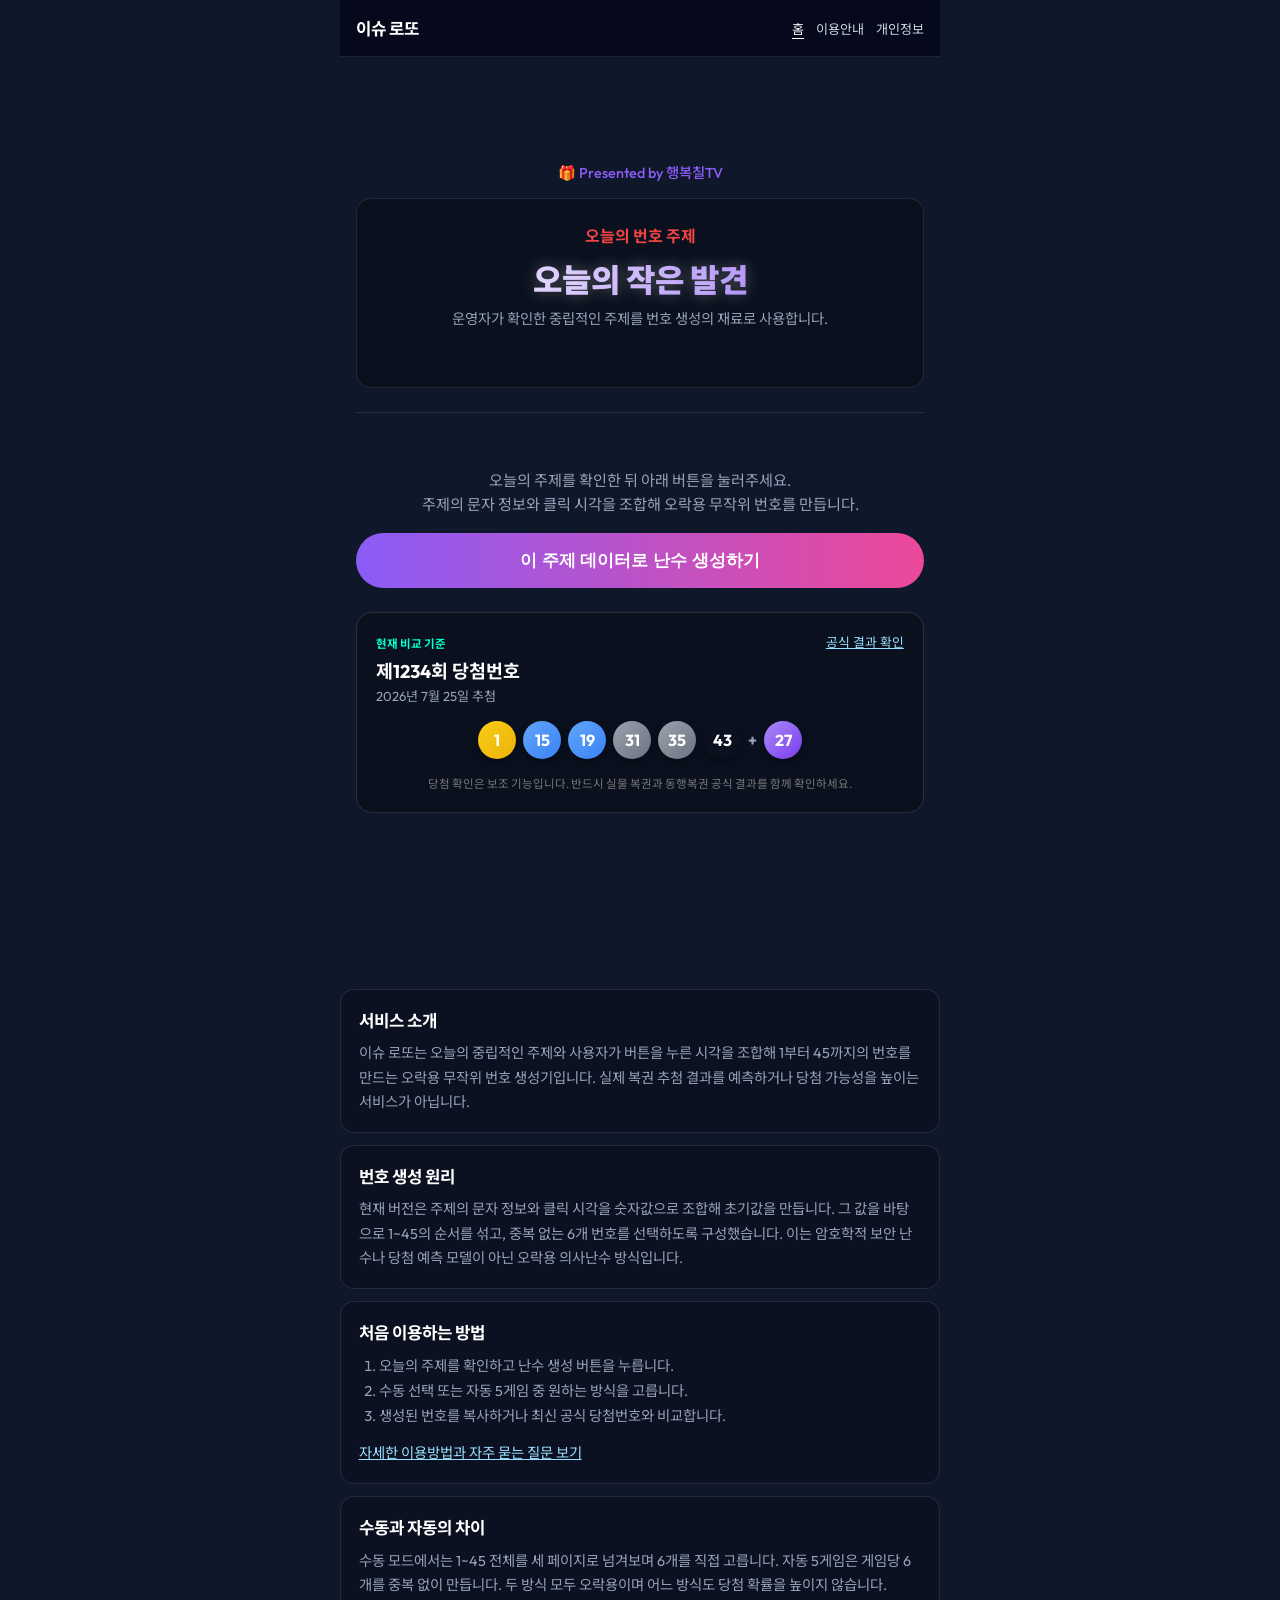
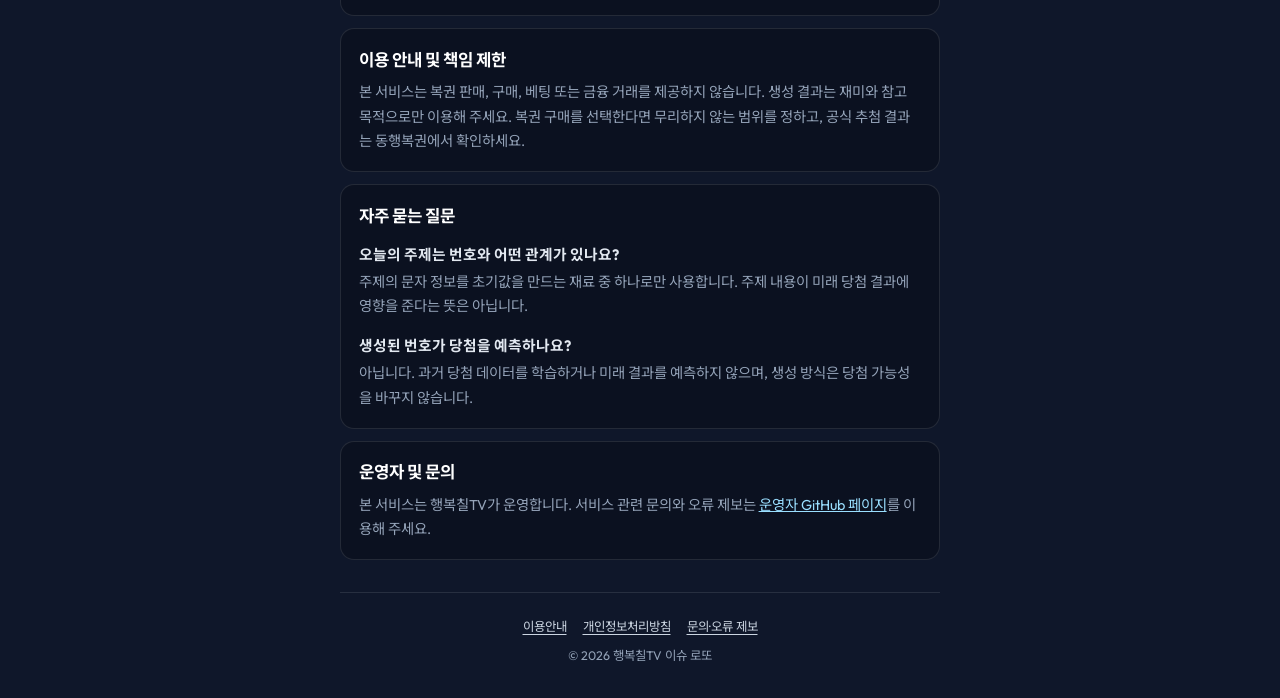
==== commit e549713f: "fix: harden lottery pages for AdSense review" ====
--- a/index.html
+++ b/index.html
@@ -8,7 +8,7 @@
     <link rel="canonical" href="https://vokim2503.github.io/">
     <meta name="robots" content="index, follow">
     <meta name="google-adsense-account" content="ca-pub-5598414628909120">
-    <link rel="stylesheet" href="style.css?v=35">
+    <link rel="stylesheet" href="style.css?v=36">
     <link href="https://fonts.googleapis.com/css2?family=Outfit:wght@300;500;700&amp;family=Noto+Sans+KR:wght@300;500;700&amp;display=swap" rel="stylesheet">
 
     <meta property="og:title" content="이슈 로또 - 오락용 무작위 번호 생성기">
@@ -82,54 +82,16 @@
 
                 <section class="latest-result-card" aria-label="로또 당첨번호 비교 기준">
                     <div class="latest-result-head">
-                        <div><span class="latest-badge">현재 비교 기준</span><h2>제1232회 당첨번호</h2><p>2026년 7월 11일 추첨</p></div>
+                        <div><span class="latest-badge">현재 비교 기준</span><h2>제1234회 당첨번호</h2><p>2026년 7월 25일 추첨</p></div>
                         <a href="https://www.dhlottery.co.kr/lt645/result" target="_blank" rel="noopener noreferrer">공식 결과 확인</a>
                     </div>
-                    <div class="latest-winning-balls" aria-label="당첨번호 12, 15, 19, 22, 24, 36, 보너스 3">
-                        <span class="winning-ball blue">12</span><span class="winning-ball blue">15</span><span class="winning-ball blue">19</span><span class="winning-ball red">22</span><span class="winning-ball red">24</span><span class="winning-ball gray">36</span>
-                        <span class="bonus-plus">+</span><span class="winning-ball bonus">3</span>
+                    <div class="latest-winning-balls" aria-label="당첨번호 1, 15, 19, 31, 35, 43, 보너스 27">
+                        <span class="winning-ball yellow">1</span><span class="winning-ball blue">15</span><span class="winning-ball blue">19</span><span class="winning-ball gray">31</span><span class="winning-ball gray">35</span><span class="winning-ball green">43</span>
+                        <span class="bonus-plus">+</span><span class="winning-ball bonus">27</span>
                     </div>
                     <p class="result-caution">당첨 확인은 보조 기능입니다. 반드시 실물 복권과 동행복권 공식 결과를 함께 확인하세요.</p>
                 </section>
 
-                <div id="service-info" class="service-info">
-                    <article class="info-card">
-                        <h2>서비스 소개</h2>
-                        <p>이슈 로또는 오늘의 중립적인 주제와 사용자가 버튼을 누른 시각을 조합해 1부터 45까지의 번호를 만드는 오락용 무작위 번호 생성기입니다. 실제 복권 추첨 결과를 예측하거나 당첨 가능성을 높이는 서비스가 아닙니다.</p>
-                    </article>
-                    <article class="info-card">
-                        <h2>번호 생성 원리</h2>
-                        <p>현재 버전은 주제의 문자 정보와 클릭 시각을 숫자값으로 조합해 초기값을 만듭니다. 그 값을 바탕으로 1~45의 순서를 섞고, 중복 없는 6개 번호를 선택하도록 구성했습니다. 이는 암호학적 보안 난수나 당첨 예측 모델이 아닌 오락용 의사난수 방식입니다.</p>
-                    </article>
-                    <article class="info-card">
-                        <h2>처음 이용하는 방법</h2>
-                        <ol>
-                            <li>오늘의 주제를 확인하고 난수 생성 버튼을 누릅니다.</li>
-                            <li>수동 선택 또는 자동 5게임 중 원하는 방식을 고릅니다.</li>
-                            <li>생성된 번호를 복사하거나 최신 공식 당첨번호와 비교합니다.</li>
-                        </ol>
-                        <p class="card-link"><a href="guide.html">자세한 이용방법과 자주 묻는 질문 보기</a></p>
-                    </article>
-                    <article class="info-card">
-                        <h2>수동과 자동의 차이</h2>
-                        <p>수동 모드에서는 1~45 전체를 세 페이지로 넘겨보며 6개를 직접 고릅니다. 자동 5게임은 게임당 6개를 중복 없이 만듭니다. 두 방식 모두 오락용이며 어느 방식도 당첨 확률을 높이지 않습니다.</p>
-                    </article>
-                    <article class="info-card">
-                        <h2>이용 안내 및 책임 제한</h2>
-                        <p>본 서비스는 복권 판매, 구매, 베팅 또는 금융 거래를 제공하지 않습니다. 생성 결과는 재미와 참고 목적으로만 이용해 주세요. 복권 구매를 선택한다면 무리하지 않는 범위를 정하고, 공식 추첨 결과는 동행복권에서 확인하세요.</p>
-                    </article>
-                    <article class="info-card">
-                        <h2>자주 묻는 질문</h2>
-                        <h3>오늘의 주제는 번호와 어떤 관계가 있나요?</h3>
-                        <p>주제의 문자 정보를 초기값을 만드는 재료 중 하나로만 사용합니다. 주제 내용이 미래 당첨 결과에 영향을 준다는 뜻은 아닙니다.</p>
-                        <h3>생성된 번호가 당첨을 예측하나요?</h3>
-                        <p>아닙니다. 과거 당첨 데이터를 학습하거나 미래 결과를 예측하지 않으며, 생성 방식은 당첨 가능성을 바꾸지 않습니다.</p>
-                    </article>
-                    <article class="info-card">
-                        <h2>운영자 및 문의</h2>
-                        <p>본 서비스는 행복칠TV가 운영합니다. 서비스 관련 문의와 오류 제보는 <a href="https://github.com/Vokim2503" target="_blank" rel="noopener noreferrer">운영자 GitHub 페이지</a>를 이용해 주세요.</p>
-                    </article>
-                </div>
             </section>
 
             <section id="stage-2" class="stage">
@@ -164,7 +126,7 @@
                     <div class="auto-actions">
                         <button id="btn-auto-regenerate" class="btn secondary" type="button">5게임 다시 생성</button>
                         <button id="btn-auto-copy" class="btn primary" type="button">전체 복사</button>
-                        <button id="btn-auto-compare" class="btn compare-btn" type="button">1232회와 비교</button>
+                        <button id="btn-auto-compare" class="btn compare-btn" type="button">1234회와 비교</button>
                     </div>
                 </div>
                 <p class="lotto-disclaimer">본 서비스는 오락용 무작위 번호 생성기이며 당첨을 보장하지 않습니다.</p>
@@ -180,6 +142,45 @@
                 </div>
                 <p class="result-caution">생성 번호는 오락용이며 당첨을 예측하거나 보장하지 않습니다.</p>
             </section>
+
+            <div id="service-info" class="service-info" aria-label="이슈 로또 서비스 안내">
+                <article class="info-card">
+                    <h2>서비스 소개</h2>
+                    <p>이슈 로또는 오늘의 중립적인 주제와 사용자가 버튼을 누른 시각을 조합해 1부터 45까지의 번호를 만드는 오락용 무작위 번호 생성기입니다. 실제 복권 추첨 결과를 예측하거나 당첨 가능성을 높이는 서비스가 아닙니다.</p>
+                </article>
+                <article class="info-card">
+                    <h2>번호 생성 원리</h2>
+                    <p>현재 버전은 주제의 문자 정보와 클릭 시각을 숫자값으로 조합해 초기값을 만듭니다. 그 값을 바탕으로 1~45의 순서를 섞고, 중복 없는 6개 번호를 선택하도록 구성했습니다. 이는 암호학적 보안 난수나 당첨 예측 모델이 아닌 오락용 의사난수 방식입니다.</p>
+                </article>
+                <article class="info-card">
+                    <h2>처음 이용하는 방법</h2>
+                    <ol>
+                        <li>오늘의 주제를 확인하고 난수 생성 버튼을 누릅니다.</li>
+                        <li>수동 선택 또는 자동 5게임 중 원하는 방식을 고릅니다.</li>
+                        <li>생성된 번호를 복사하거나 최신 공식 당첨번호와 비교합니다.</li>
+                    </ol>
+                    <p class="card-link"><a href="guide.html">자세한 이용방법과 자주 묻는 질문 보기</a></p>
+                </article>
+                <article class="info-card">
+                    <h2>수동과 자동의 차이</h2>
+                    <p>수동 모드에서는 1~45 전체를 세 페이지로 넘겨보며 6개를 직접 고릅니다. 자동 5게임은 게임당 6개를 중복 없이 만듭니다. 두 방식 모두 오락용이며 어느 방식도 당첨 확률을 높이지 않습니다.</p>
+                </article>
+                <article class="info-card">
+                    <h2>이용 안내 및 책임 제한</h2>
+                    <p>본 서비스는 복권 판매, 구매, 베팅 또는 금융 거래를 제공하지 않습니다. 생성 결과는 재미와 참고 목적으로만 이용해 주세요. 복권 구매를 선택한다면 무리하지 않는 범위를 정하고, 공식 추첨 결과는 동행복권에서 확인하세요.</p>
+                </article>
+                <article class="info-card">
+                    <h2>자주 묻는 질문</h2>
+                    <h3>오늘의 주제는 번호와 어떤 관계가 있나요?</h3>
+                    <p>주제의 문자 정보를 초기값을 만드는 재료 중 하나로만 사용합니다. 주제 내용이 미래 당첨 결과에 영향을 준다는 뜻은 아닙니다.</p>
+                    <h3>생성된 번호가 당첨을 예측하나요?</h3>
+                    <p>아닙니다. 과거 당첨 데이터를 학습하거나 미래 결과를 예측하지 않으며, 생성 방식은 당첨 가능성을 바꾸지 않습니다.</p>
+                </article>
+                <article class="info-card">
+                    <h2>운영자 및 문의</h2>
+                    <p>본 서비스는 행복칠TV가 운영합니다. 서비스 관련 문의와 오류 제보는 <a href="https://github.com/Vokim2503" target="_blank" rel="noopener noreferrer">운영자 GitHub 페이지</a>를 이용해 주세요.</p>
+                </article>
+            </div>
         </main>
 
         <footer class="site-footer">
@@ -192,7 +193,7 @@
         </footer>
     </div>
 
-    <script src="main.js?v=35"></script>
+    <script src="main.js?v=36"></script>
     <script>
       if ('serviceWorker' in navigator) {
         window.addEventListener('load', () => {
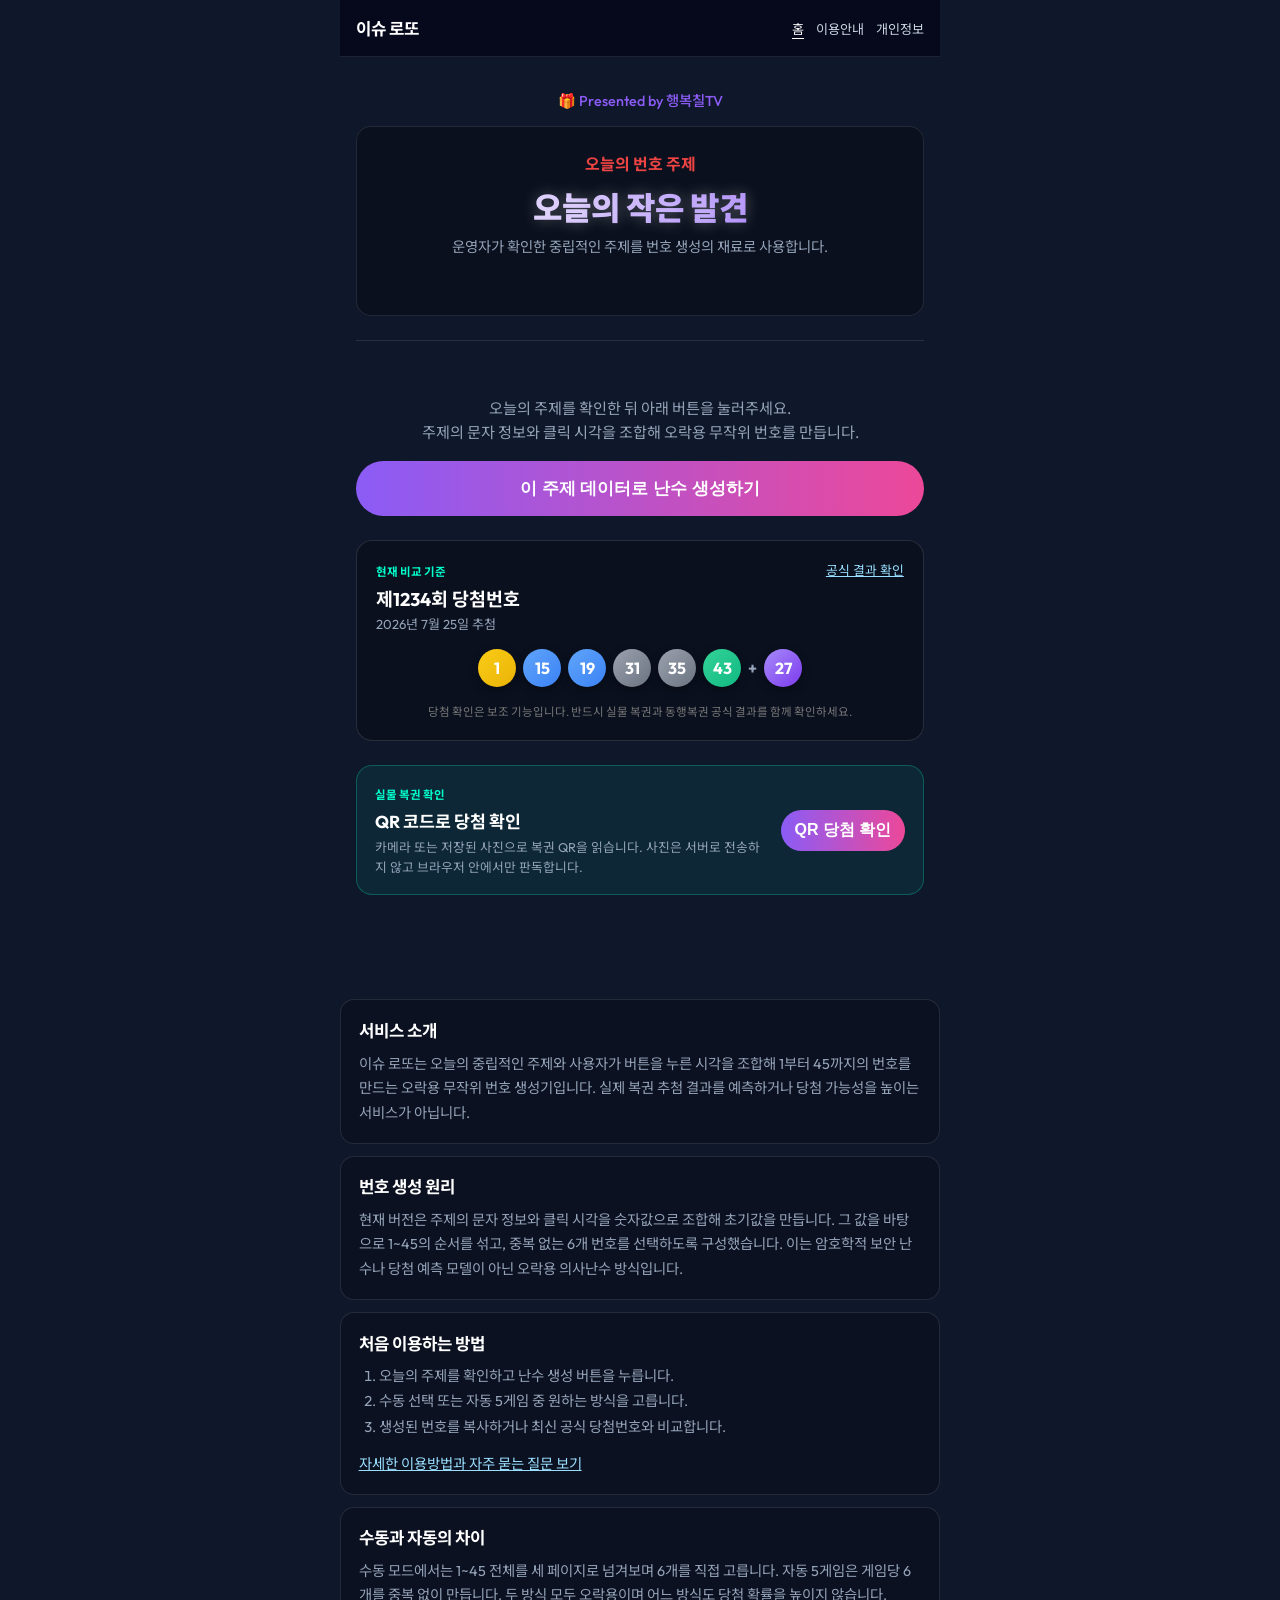
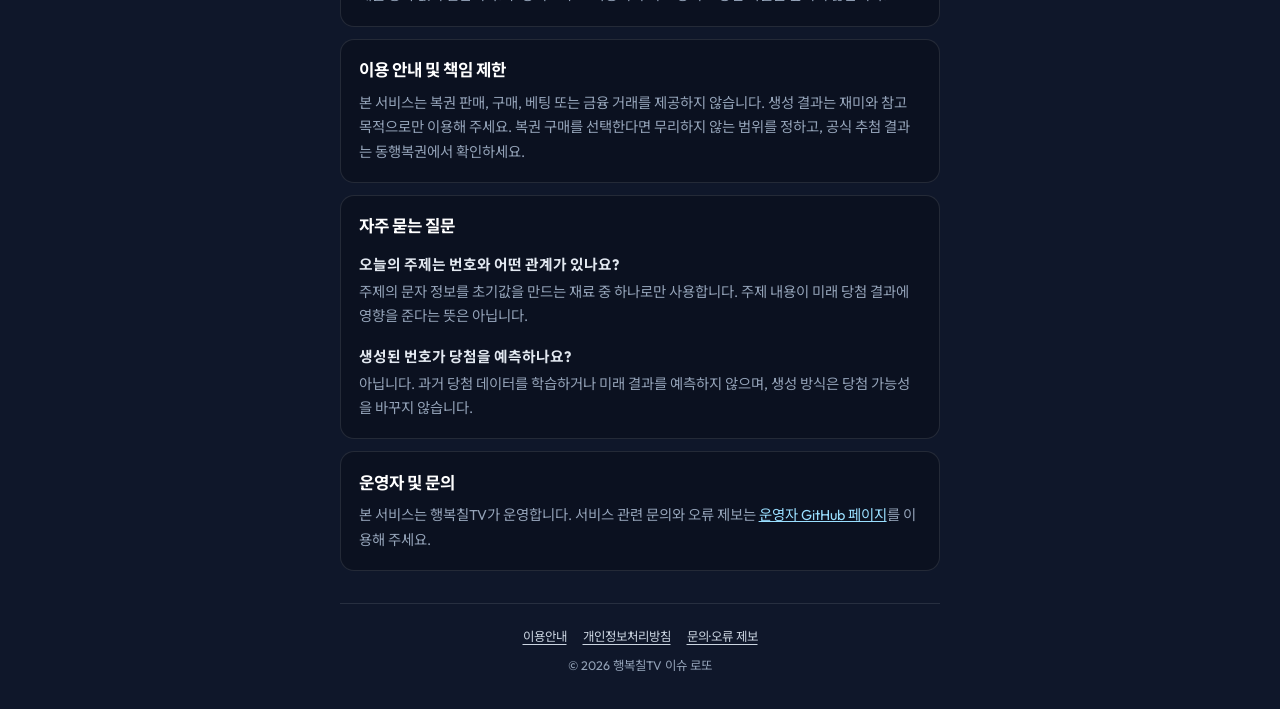
==== commit 0bfc9e04: "feat: restore secure lottery QR checker" ====
--- a/index.html
+++ b/index.html
@@ -92,6 +92,15 @@
                     <p class="result-caution">당첨 확인은 보조 기능입니다. 반드시 실물 복권과 동행복권 공식 결과를 함께 확인하세요.</p>
                 </section>
 
+                <section class="qr-check-card" aria-label="복권 QR 당첨 확인">
+                    <div>
+                        <span class="latest-badge">실물 복권 확인</span>
+                        <h2>QR 코드로 당첨 확인</h2>
+                        <p>카메라 또는 저장된 사진으로 복권 QR을 읽습니다. 사진은 서버로 전송하지 않고 브라우저 안에서만 판독합니다.</p>
+                    </div>
+                    <button id="btn-open-qr" class="btn primary" type="button">QR 당첨 확인</button>
+                </section>
+
             </section>
 
             <section id="stage-2" class="stage">
@@ -180,6 +189,24 @@
                     <h2>운영자 및 문의</h2>
                     <p>본 서비스는 행복칠TV가 운영합니다. 서비스 관련 문의와 오류 제보는 <a href="https://github.com/Vokim2503" target="_blank" rel="noopener noreferrer">운영자 GitHub 페이지</a>를 이용해 주세요.</p>
                 </article>
+            </div>
+
+            <div id="qr-modal" class="qr-modal" role="dialog" aria-modal="true" aria-labelledby="qr-modal-title" aria-hidden="true">
+                <div class="qr-modal-content">
+                    <h2 id="qr-modal-title">QR 당첨 확인</h2>
+                    <p class="qr-permission-guide">카메라 또는 저장된 복권 사진을 선택하세요. 촬영 영상과 사진은 서버에 저장하거나 전송하지 않고 이 브라우저 안에서만 판독합니다.</p>
+                    <div class="qr-source-actions">
+                        <button id="btn-qr-camera" class="btn primary" type="button">카메라로 확인</button>
+                        <label class="btn secondary qr-file-label" for="qr-file-input">사진으로 확인</label>
+                        <input id="qr-camera-input" type="file" accept="image/*" capture="environment" hidden>
+                        <input id="qr-file-input" type="file" accept="image/*" hidden>
+                    </div>
+                    <div id="qr-reader" aria-label="QR 카메라 화면"></div>
+                    <div id="qr-status" class="qr-status" aria-live="polite"></div>
+                    <div id="qr-ticket-result" class="qr-ticket-result" aria-live="polite"></div>
+                    <button id="btn-open-qr-result" class="btn primary" type="button" hidden>동행복권 공식 결과 열기</button>
+                    <button id="btn-close-qr" class="btn secondary" type="button">닫기</button>
+                </div>
             </div>
         </main>
 
@@ -193,7 +220,8 @@
         </footer>
     </div>
 
-    <script src="main.js?v=36"></script>
+    <script src="qr-core.js?v=37"></script>
+    <script src="main.js?v=37"></script>
     <script>
       if ('serviceWorker' in navigator) {
         window.addEventListener('load', () => {
--- a/style.css
+++ b/style.css
@@ -490,3 +490,74 @@
 .auto-game-result.prize { color:#00ffcc; font-weight:700; } .auto-game-result.no-prize { color:#999; }
 .compare-btn { background:rgba(0,255,204,.13); color:#b9fff1; border:1px solid rgba(0,255,204,.35); }
 .auto-actions { flex-wrap:wrap; justify-content:center; }
+
+/* QR 당첨 확인: 광고 없이 안내와 판독 기능만 제공 */
+.qr-check-card {
+    width:100%; display:flex; justify-content:space-between; align-items:center; gap:14px;
+    margin:0 0 1.5rem; padding:1.1rem; border:1px solid rgba(0,255,204,.25);
+    border-radius:16px; background:rgba(0,255,204,.07); text-align:left;
+}
+.qr-check-card h2 { margin:5px 0; color:#fff; font-size:1.08rem; }
+.qr-check-card p { margin:0; color:var(--text-muted); font-size:.8rem; line-height:1.5; }
+.qr-check-card .btn { flex:0 0 auto; padding:10px 14px; }
+.qr-modal {
+    display:none; position:fixed; inset:0; z-index:10000; padding:18px;
+    background:rgba(0,0,0,.86); align-items:center; justify-content:center;
+}
+.qr-modal-content {
+    width:100%; max-width:480px; max-height:90vh; overflow-y:auto; padding:18px;
+    border:1px solid var(--primary-glow); border-radius:14px; background:#1e1e24;
+}
+.qr-modal-content h2 { color:#fff; margin:0 0 10px; }
+.qr-permission-guide { color:#bbb; font-size:.85rem; line-height:1.6; margin-bottom:12px; }
+.qr-source-actions { display:grid; grid-template-columns:1fr 1fr; gap:10px; }
+.qr-source-actions .btn { padding:12px 8px; font-size:.9rem; white-space:nowrap; }
+.qr-file-label { display:flex; align-items:center; justify-content:center; cursor:pointer; }
+#qr-reader {
+    display:none; width:100%; margin-top:12px; background:#111;
+    border-radius:10px; overflow:hidden; color:#222;
+}
+#qr-reader video { width:100% !important; border-radius:10px; }
+.qr-status {
+    min-height:28px; padding:10px 0; color:#00ffcc;
+    font-size:.85rem; line-height:1.5; text-align:center;
+}
+.qr-status.error { color:#ffb4b4; }
+.qr-ticket-result {
+    display:none; margin:4px 0 12px; padding:12px; border:1px solid rgba(0,255,204,.28);
+    border-radius:12px; background:rgba(0,0,0,.28);
+}
+.qr-ticket-heading { margin-bottom:10px; color:#fff; font-weight:700; text-align:center; }
+.qr-ticket-game {
+    display:grid; grid-template-columns:22px 1fr 62px; align-items:center;
+    gap:7px; padding:7px 0; border-top:1px solid rgba(255,255,255,.08);
+}
+.qr-ticket-label { color:#aaa; font-weight:700; }
+.qr-ticket-balls { display:flex; justify-content:space-between; gap:3px; }
+.qr-ticket-ball {
+    position:relative; width:31px; height:31px; border-radius:50%; display:flex;
+    align-items:center; justify-content:center; background:#555; color:#fff;
+    font-size:.78rem; font-weight:700;
+}
+.qr-ticket-ball.matched { background:#00a884; box-shadow:0 0 0 3px #8affdf, 0 0 12px rgba(0,255,204,.7); }
+.qr-ticket-ball.matched::after {
+    content:'✓'; position:absolute; top:-8px; right:-5px; width:16px; height:16px;
+    border-radius:50%; background:#fff; color:#008f73; font-size:11px;
+    line-height:16px; text-align:center;
+}
+.qr-ticket-ball.bonus-matched { background:#7c3aed; box-shadow:0 0 0 3px #c4b5fd; }
+.qr-ticket-game-result { color:#aaa; font-size:.7rem; text-align:right; }
+.qr-ticket-game-result.prize { color:#00ffcc; font-weight:700; }
+.qr-ticket-guide { margin:10px 0 0; color:#aaa; font-size:.72rem; line-height:1.5; text-align:center; }
+#btn-open-qr-result, #btn-close-qr { width:100%; }
+#btn-close-qr { margin-top:10px; }
+.winning-ball.green { background:linear-gradient(135deg,#34d399,#10b981); }
+
+@media (max-width:480px) {
+    .qr-check-card { flex-direction:column; align-items:stretch; }
+    .qr-check-card .btn { width:100%; }
+}
+@media (max-width:380px) {
+    .qr-ticket-ball { width:27px; height:27px; font-size:.7rem; }
+    .qr-ticket-game { grid-template-columns:18px 1fr 55px; gap:4px; }
+}
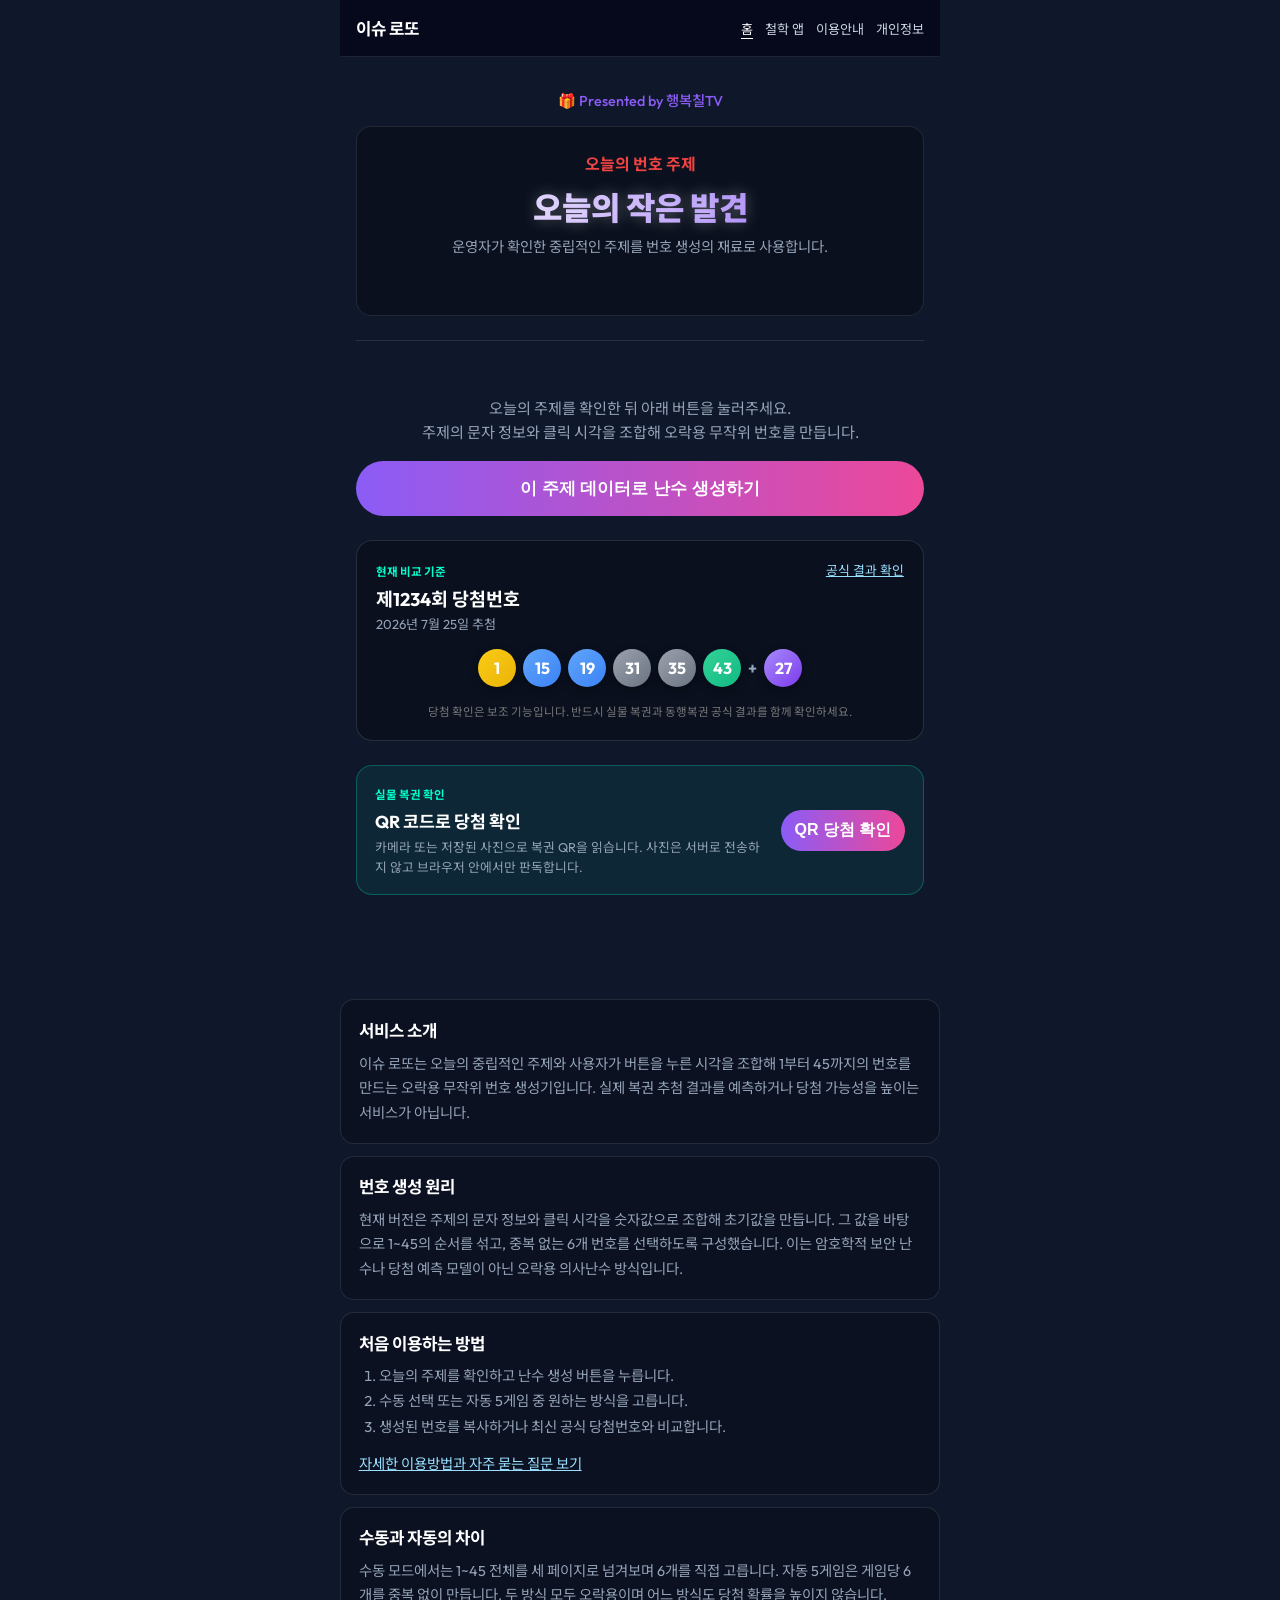
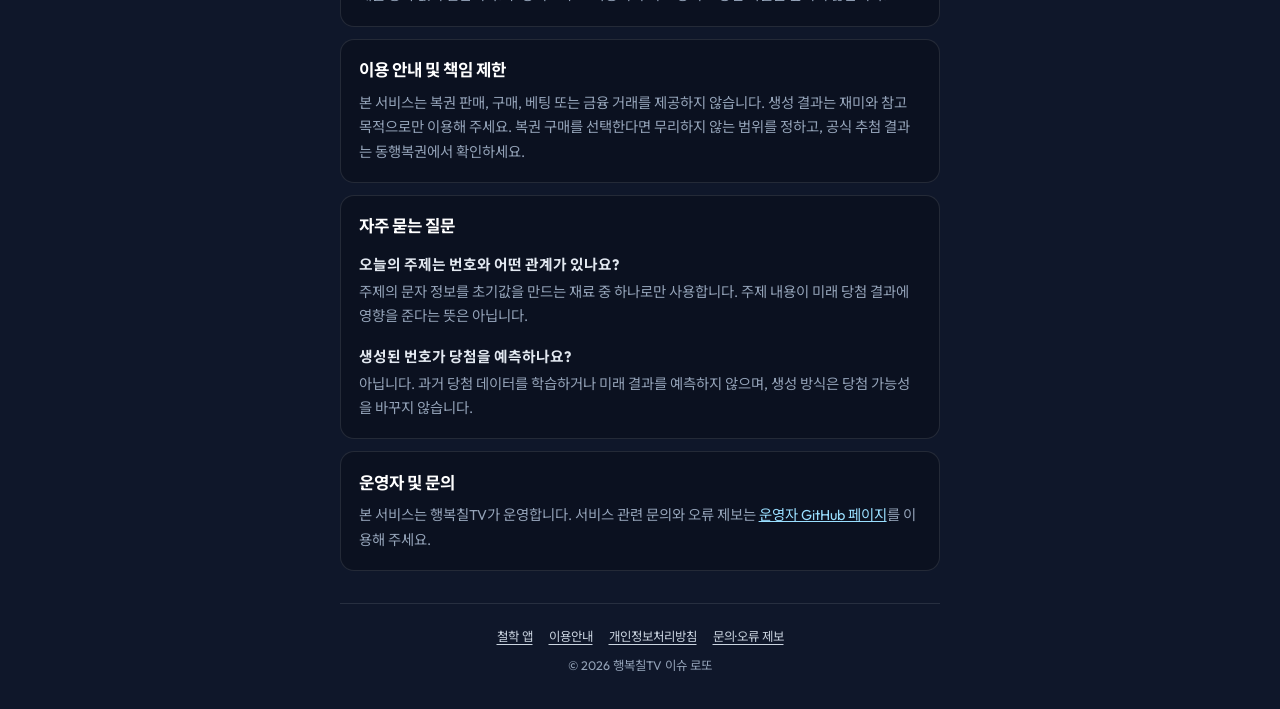
==== commit 6bdd30f4: "feat: expose philosophy app to site review" ====
--- a/index.html
+++ b/index.html
@@ -39,6 +39,7 @@
             <a class="site-brand" href="./" aria-label="이슈 로또 홈으로">이슈 로또</a>
             <nav class="site-nav" aria-label="주요 메뉴">
                 <a href="./" aria-current="page">홈</a>
+                <a href="philosophy-V1/">철학 앱</a>
                 <a href="guide.html">이용안내</a>
                 <a href="privacy.html">개인정보</a>
             </nav>
@@ -212,6 +213,7 @@
 
         <footer class="site-footer">
             <nav aria-label="하단 메뉴">
+                <a href="philosophy-V1/">철학 앱</a>
                 <a href="guide.html">이용안내</a>
                 <a href="privacy.html">개인정보처리방침</a>
                 <a href="https://github.com/Vokim2503" target="_blank" rel="noopener noreferrer">문의·오류 제보</a>
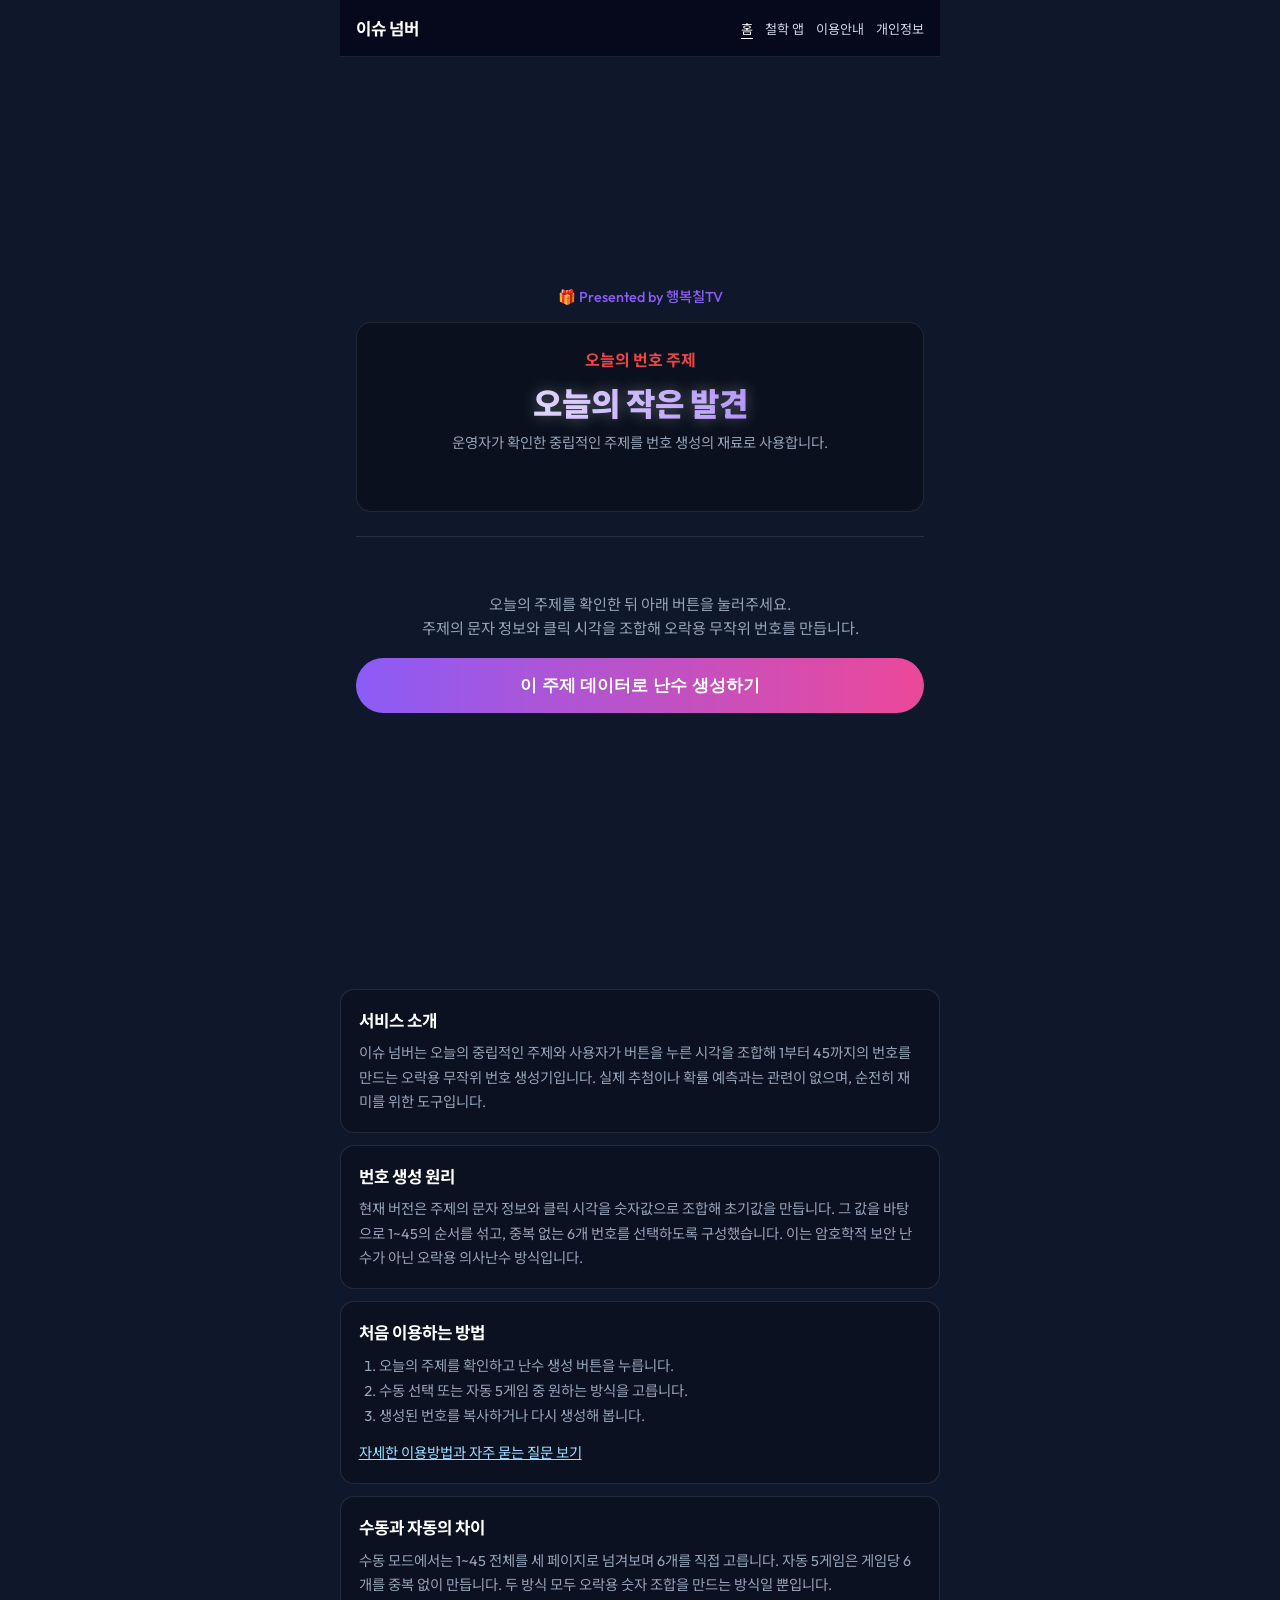
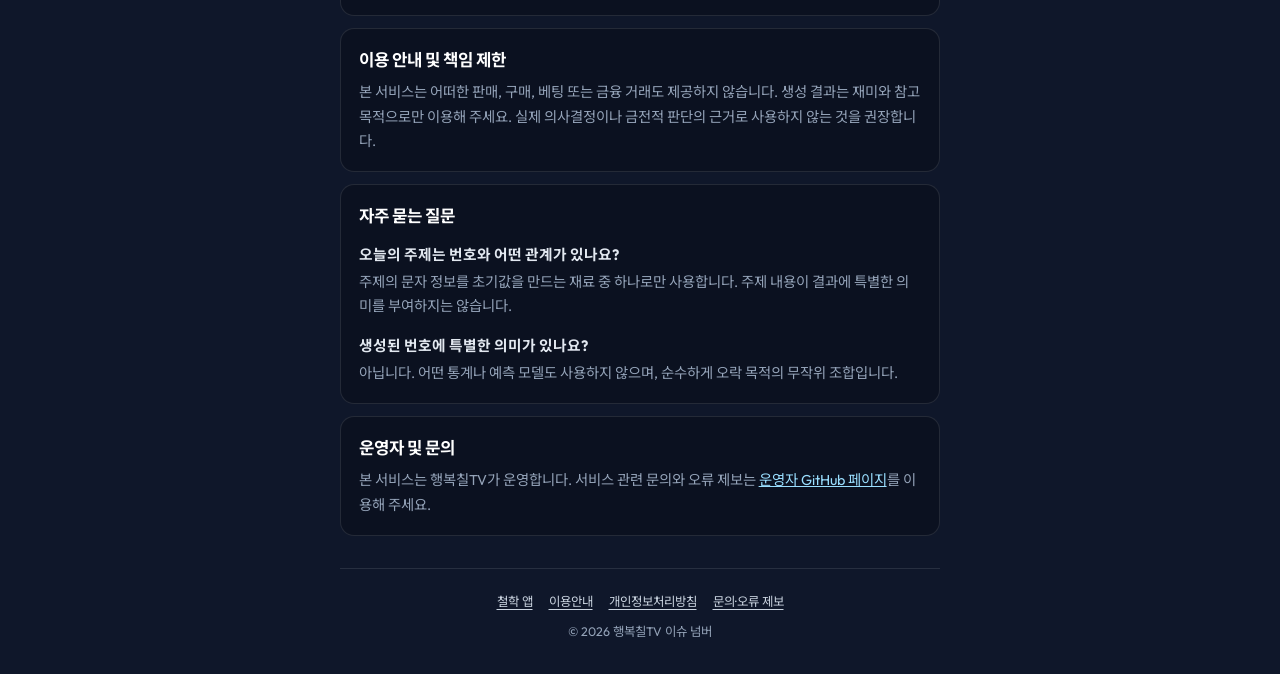
==== commit 1644659f: "fix: remove all lottery/gambling-adjacent content for AdSense re-review Three consecutive AdSense re" ====
--- a/index.html
+++ b/index.html
@@ -3,16 +3,16 @@
 <head>
     <meta charset="UTF-8">
     <meta name="viewport" content="width=device-width, initial-scale=1.0">
-    <title>이슈 로또 - 오늘의 주제와 시간으로 만드는 오락용 번호 생성기</title>
-    <meta name="description" content="오늘의 주제와 버튼을 누른 시간을 조합해 1~45 범위의 무작위 번호를 만드는 오락용 로또 번호 생성기입니다.">
+    <title>이슈 넘버 - 오늘의 주제와 시간으로 만드는 오락용 번호 생성기</title>
+    <meta name="description" content="오늘의 주제와 버튼을 누른 시간을 조합해 1~45 범위의 무작위 번호를 만드는 오락용 숫자 생성기입니다.">
     <link rel="canonical" href="https://vokim2503.github.io/">
     <meta name="robots" content="index, follow">
     <meta name="google-adsense-account" content="ca-pub-5598414628909120">
-    <link rel="stylesheet" href="style.css?v=36">
+    <link rel="stylesheet" href="style.css?v=37">
     <link href="https://fonts.googleapis.com/css2?family=Outfit:wght@300;500;700&amp;family=Noto+Sans+KR:wght@300;500;700&amp;display=swap" rel="stylesheet">
 
-    <meta property="og:title" content="이슈 로또 - 오락용 무작위 번호 생성기">
-    <meta property="og:description" content="오늘의 주제와 클릭 시각을 조합한 무작위 번호를 만들어보세요. 당첨을 예측하거나 보장하지 않습니다.">
+    <meta property="og:title" content="이슈 넘버 - 오락용 무작위 번호 생성기">
+    <meta property="og:description" content="오늘의 주제와 클릭 시각을 조합한 무작위 번호를 만들어보세요. 재미로 즐기는 숫자 생성 도구입니다.">
     <meta property="og:image" content="https://vokim2503.github.io/icon-512.png">
     <meta property="og:url" content="https://vokim2503.github.io/">
     <meta property="og:type" content="website">
@@ -36,7 +36,7 @@
 <body class="theme-default">
     <div id="app">
         <header class="site-header">
-            <a class="site-brand" href="./" aria-label="이슈 로또 홈으로">이슈 로또</a>
+            <a class="site-brand" href="./" aria-label="이슈 넘버 홈으로">이슈 넘버</a>
             <nav class="site-nav" aria-label="주요 메뉴">
                 <a href="./" aria-current="page">홈</a>
                 <a href="philosophy-V1/">철학 앱</a>
@@ -81,27 +81,6 @@
                     </div>
                 </div>
 
-                <section class="latest-result-card" aria-label="로또 당첨번호 비교 기준">
-                    <div class="latest-result-head">
-                        <div><span class="latest-badge">현재 비교 기준</span><h2>제1234회 당첨번호</h2><p>2026년 7월 25일 추첨</p></div>
-                        <a href="https://www.dhlottery.co.kr/lt645/result" target="_blank" rel="noopener noreferrer">공식 결과 확인</a>
-                    </div>
-                    <div class="latest-winning-balls" aria-label="당첨번호 1, 15, 19, 31, 35, 43, 보너스 27">
-                        <span class="winning-ball yellow">1</span><span class="winning-ball blue">15</span><span class="winning-ball blue">19</span><span class="winning-ball gray">31</span><span class="winning-ball gray">35</span><span class="winning-ball green">43</span>
-                        <span class="bonus-plus">+</span><span class="winning-ball bonus">27</span>
-                    </div>
-                    <p class="result-caution">당첨 확인은 보조 기능입니다. 반드시 실물 복권과 동행복권 공식 결과를 함께 확인하세요.</p>
-                </section>
-
-                <section class="qr-check-card" aria-label="복권 QR 당첨 확인">
-                    <div>
-                        <span class="latest-badge">실물 복권 확인</span>
-                        <h2>QR 코드로 당첨 확인</h2>
-                        <p>카메라 또는 저장된 사진으로 복권 QR을 읽습니다. 사진은 서버로 전송하지 않고 브라우저 안에서만 판독합니다.</p>
-                    </div>
-                    <button id="btn-open-qr" class="btn primary" type="button">QR 당첨 확인</button>
-                </section>
-
             </section>
 
             <section id="stage-2" class="stage">
@@ -136,78 +115,59 @@
                     <div class="auto-actions">
                         <button id="btn-auto-regenerate" class="btn secondary" type="button">5게임 다시 생성</button>
                         <button id="btn-auto-copy" class="btn primary" type="button">전체 복사</button>
-                        <button id="btn-auto-compare" class="btn compare-btn" type="button">1234회와 비교</button>
                     </div>
                 </div>
-                <p class="lotto-disclaimer">본 서비스는 오락용 무작위 번호 생성기이며 당첨을 보장하지 않습니다.</p>
+                <p class="lotto-disclaimer">본 서비스는 순수 오락용 무작위 번호 생성기입니다.</p>
             </section>
 
             <section id="stage-3" class="stage">
-                <h1 class="title glow-text-intense">생성된 로또 번호</h1>
+                <h1 class="title glow-text-intense">생성된 번호</h1>
                 <p class="subtitle" id="result-message">오락용 무작위 번호 생성이 완료됐습니다.</p>
                 <div class="result-container" id="result-numbers"></div>
                 <div class="action-buttons">
                     <button id="btn-copy" class="btn primary" type="button">번호 복사하기</button>
                     <button id="btn-retry" class="btn secondary" type="button">처음으로</button>
                 </div>
-                <p class="result-caution">생성 번호는 오락용이며 당첨을 예측하거나 보장하지 않습니다.</p>
+                <p class="result-caution">생성 번호는 오락용이며 실제 결정이나 확률 예측에 사용하지 마세요.</p>
             </section>
 
-            <div id="service-info" class="service-info" aria-label="이슈 로또 서비스 안내">
+            <div id="service-info" class="service-info" aria-label="이슈 넘버 서비스 안내">
                 <article class="info-card">
                     <h2>서비스 소개</h2>
-                    <p>이슈 로또는 오늘의 중립적인 주제와 사용자가 버튼을 누른 시각을 조합해 1부터 45까지의 번호를 만드는 오락용 무작위 번호 생성기입니다. 실제 복권 추첨 결과를 예측하거나 당첨 가능성을 높이는 서비스가 아닙니다.</p>
+                    <p>이슈 넘버는 오늘의 중립적인 주제와 사용자가 버튼을 누른 시각을 조합해 1부터 45까지의 번호를 만드는 오락용 무작위 번호 생성기입니다. 실제 추첨이나 확률 예측과는 관련이 없으며, 순전히 재미를 위한 도구입니다.</p>
                 </article>
                 <article class="info-card">
                     <h2>번호 생성 원리</h2>
-                    <p>현재 버전은 주제의 문자 정보와 클릭 시각을 숫자값으로 조합해 초기값을 만듭니다. 그 값을 바탕으로 1~45의 순서를 섞고, 중복 없는 6개 번호를 선택하도록 구성했습니다. 이는 암호학적 보안 난수나 당첨 예측 모델이 아닌 오락용 의사난수 방식입니다.</p>
+                    <p>현재 버전은 주제의 문자 정보와 클릭 시각을 숫자값으로 조합해 초기값을 만듭니다. 그 값을 바탕으로 1~45의 순서를 섞고, 중복 없는 6개 번호를 선택하도록 구성했습니다. 이는 암호학적 보안 난수가 아닌 오락용 의사난수 방식입니다.</p>
                 </article>
                 <article class="info-card">
                     <h2>처음 이용하는 방법</h2>
                     <ol>
                         <li>오늘의 주제를 확인하고 난수 생성 버튼을 누릅니다.</li>
                         <li>수동 선택 또는 자동 5게임 중 원하는 방식을 고릅니다.</li>
-                        <li>생성된 번호를 복사하거나 최신 공식 당첨번호와 비교합니다.</li>
+                        <li>생성된 번호를 복사하거나 다시 생성해 봅니다.</li>
                     </ol>
                     <p class="card-link"><a href="guide.html">자세한 이용방법과 자주 묻는 질문 보기</a></p>
                 </article>
                 <article class="info-card">
                     <h2>수동과 자동의 차이</h2>
-                    <p>수동 모드에서는 1~45 전체를 세 페이지로 넘겨보며 6개를 직접 고릅니다. 자동 5게임은 게임당 6개를 중복 없이 만듭니다. 두 방식 모두 오락용이며 어느 방식도 당첨 확률을 높이지 않습니다.</p>
+                    <p>수동 모드에서는 1~45 전체를 세 페이지로 넘겨보며 6개를 직접 고릅니다. 자동 5게임은 게임당 6개를 중복 없이 만듭니다. 두 방식 모두 오락용 숫자 조합을 만드는 방식일 뿐입니다.</p>
                 </article>
                 <article class="info-card">
                     <h2>이용 안내 및 책임 제한</h2>
-                    <p>본 서비스는 복권 판매, 구매, 베팅 또는 금융 거래를 제공하지 않습니다. 생성 결과는 재미와 참고 목적으로만 이용해 주세요. 복권 구매를 선택한다면 무리하지 않는 범위를 정하고, 공식 추첨 결과는 동행복권에서 확인하세요.</p>
+                    <p>본 서비스는 어떠한 판매, 구매, 베팅 또는 금융 거래도 제공하지 않습니다. 생성 결과는 재미와 참고 목적으로만 이용해 주세요. 실제 의사결정이나 금전적 판단의 근거로 사용하지 않는 것을 권장합니다.</p>
                 </article>
                 <article class="info-card">
                     <h2>자주 묻는 질문</h2>
                     <h3>오늘의 주제는 번호와 어떤 관계가 있나요?</h3>
-                    <p>주제의 문자 정보를 초기값을 만드는 재료 중 하나로만 사용합니다. 주제 내용이 미래 당첨 결과에 영향을 준다는 뜻은 아닙니다.</p>
-                    <h3>생성된 번호가 당첨을 예측하나요?</h3>
-                    <p>아닙니다. 과거 당첨 데이터를 학습하거나 미래 결과를 예측하지 않으며, 생성 방식은 당첨 가능성을 바꾸지 않습니다.</p>
+                    <p>주제의 문자 정보를 초기값을 만드는 재료 중 하나로만 사용합니다. 주제 내용이 결과에 특별한 의미를 부여하지는 않습니다.</p>
+                    <h3>생성된 번호에 특별한 의미가 있나요?</h3>
+                    <p>아닙니다. 어떤 통계나 예측 모델도 사용하지 않으며, 순수하게 오락 목적의 무작위 조합입니다.</p>
                 </article>
                 <article class="info-card">
                     <h2>운영자 및 문의</h2>
                     <p>본 서비스는 행복칠TV가 운영합니다. 서비스 관련 문의와 오류 제보는 <a href="https://github.com/Vokim2503" target="_blank" rel="noopener noreferrer">운영자 GitHub 페이지</a>를 이용해 주세요.</p>
                 </article>
-            </div>
-
-            <div id="qr-modal" class="qr-modal" role="dialog" aria-modal="true" aria-labelledby="qr-modal-title" aria-hidden="true">
-                <div class="qr-modal-content">
-                    <h2 id="qr-modal-title">QR 당첨 확인</h2>
-                    <p class="qr-permission-guide">카메라 또는 저장된 복권 사진을 선택하세요. 촬영 영상과 사진은 서버에 저장하거나 전송하지 않고 이 브라우저 안에서만 판독합니다.</p>
-                    <div class="qr-source-actions">
-                        <button id="btn-qr-camera" class="btn primary" type="button">카메라로 확인</button>
-                        <label class="btn secondary qr-file-label" for="qr-file-input">사진으로 확인</label>
-                        <input id="qr-camera-input" type="file" accept="image/*" capture="environment" hidden>
-                        <input id="qr-file-input" type="file" accept="image/*" hidden>
-                    </div>
-                    <div id="qr-reader" aria-label="QR 카메라 화면"></div>
-                    <div id="qr-status" class="qr-status" aria-live="polite"></div>
-                    <div id="qr-ticket-result" class="qr-ticket-result" aria-live="polite"></div>
-                    <button id="btn-open-qr-result" class="btn primary" type="button" hidden>동행복권 공식 결과 열기</button>
-                    <button id="btn-close-qr" class="btn secondary" type="button">닫기</button>
-                </div>
             </div>
         </main>
 
@@ -218,12 +178,11 @@
                 <a href="privacy.html">개인정보처리방침</a>
                 <a href="https://github.com/Vokim2503" target="_blank" rel="noopener noreferrer">문의·오류 제보</a>
             </nav>
-            <p>© 2026 행복칠TV 이슈 로또</p>
+            <p>© 2026 행복칠TV 이슈 넘버</p>
         </footer>
     </div>
 
-    <script src="qr-core.js?v=37"></script>
-    <script src="main.js?v=37"></script>
+    <script src="main.js?v=38"></script>
     <script>
       if ('serviceWorker' in navigator) {
         window.addEventListener('load', () => {
--- a/style.css
+++ b/style.css
@@ -472,92 +472,3 @@
     *, *::before, *::after { animation-duration: 0.01ms !important; animation-iteration-count: 1 !important; transition-duration: 0.01ms !important; }
 }
 
-
-/* 최신 당첨번호 및 자동 5게임 비교 */
-.latest-result-card { width:100%; margin:1.5rem 0; padding:1.2rem; border:1px solid rgba(255,255,255,0.12); border-radius:16px; background:rgba(0,0,0,0.28); }
-.latest-result-head { display:flex; justify-content:space-between; align-items:flex-start; gap:12px; text-align:left; }
-.latest-result-head h2 { margin:5px 0 3px; font-size:1.15rem; color:#fff; }
-.latest-result-head p { margin:0; color:var(--text-muted); font-size:0.82rem; }
-.latest-result-head a { color:#9adfff; font-size:0.8rem; white-space:nowrap; }
-.latest-badge { color:#00ffcc; font-size:0.72rem; font-weight:700; }
-.latest-winning-balls { display:flex; align-items:center; justify-content:center; flex-wrap:wrap; gap:7px; margin:1rem 0; }
-.winning-ball { width:38px; height:38px; border-radius:50%; display:flex; align-items:center; justify-content:center; color:#fff; font-weight:700; box-shadow:0 3px 8px rgba(0,0,0,.35); }
-.winning-ball.yellow { background:linear-gradient(135deg,#facc15,#eab308); } .winning-ball.blue { background:linear-gradient(135deg,#60a5fa,#3b82f6); } .winning-ball.red { background:linear-gradient(135deg,#f87171,#ef4444); } .winning-ball.gray { background:linear-gradient(135deg,#9ca3af,#6b7280); } .winning-ball.bonus { background:linear-gradient(135deg,#a78bfa,#7c3aed); }
-.bonus-plus { color:var(--text-muted); font-weight:700; }
-.result-caution { margin:0; color:#777; font-size:0.72rem; line-height:1.5; text-align:center; }
-.auto-game-row { flex-wrap:wrap; }
-.auto-game-result { width:100%; padding-top:6px; border-top:1px solid rgba(255,255,255,.08); color:var(--text-muted); font-size:.78rem; text-align:right; min-height:24px; }
-.auto-game-result.prize { color:#00ffcc; font-weight:700; } .auto-game-result.no-prize { color:#999; }
-.compare-btn { background:rgba(0,255,204,.13); color:#b9fff1; border:1px solid rgba(0,255,204,.35); }
-.auto-actions { flex-wrap:wrap; justify-content:center; }
-
-/* QR 당첨 확인: 광고 없이 안내와 판독 기능만 제공 */
-.qr-check-card {
-    width:100%; display:flex; justify-content:space-between; align-items:center; gap:14px;
-    margin:0 0 1.5rem; padding:1.1rem; border:1px solid rgba(0,255,204,.25);
-    border-radius:16px; background:rgba(0,255,204,.07); text-align:left;
-}
-.qr-check-card h2 { margin:5px 0; color:#fff; font-size:1.08rem; }
-.qr-check-card p { margin:0; color:var(--text-muted); font-size:.8rem; line-height:1.5; }
-.qr-check-card .btn { flex:0 0 auto; padding:10px 14px; }
-.qr-modal {
-    display:none; position:fixed; inset:0; z-index:10000; padding:18px;
-    background:rgba(0,0,0,.86); align-items:center; justify-content:center;
-}
-.qr-modal-content {
-    width:100%; max-width:480px; max-height:90vh; overflow-y:auto; padding:18px;
-    border:1px solid var(--primary-glow); border-radius:14px; background:#1e1e24;
-}
-.qr-modal-content h2 { color:#fff; margin:0 0 10px; }
-.qr-permission-guide { color:#bbb; font-size:.85rem; line-height:1.6; margin-bottom:12px; }
-.qr-source-actions { display:grid; grid-template-columns:1fr 1fr; gap:10px; }
-.qr-source-actions .btn { padding:12px 8px; font-size:.9rem; white-space:nowrap; }
-.qr-file-label { display:flex; align-items:center; justify-content:center; cursor:pointer; }
-#qr-reader {
-    display:none; width:100%; margin-top:12px; background:#111;
-    border-radius:10px; overflow:hidden; color:#222;
-}
-#qr-reader video { width:100% !important; border-radius:10px; }
-.qr-status {
-    min-height:28px; padding:10px 0; color:#00ffcc;
-    font-size:.85rem; line-height:1.5; text-align:center;
-}
-.qr-status.error { color:#ffb4b4; }
-.qr-ticket-result {
-    display:none; margin:4px 0 12px; padding:12px; border:1px solid rgba(0,255,204,.28);
-    border-radius:12px; background:rgba(0,0,0,.28);
-}
-.qr-ticket-heading { margin-bottom:10px; color:#fff; font-weight:700; text-align:center; }
-.qr-ticket-game {
-    display:grid; grid-template-columns:22px 1fr 62px; align-items:center;
-    gap:7px; padding:7px 0; border-top:1px solid rgba(255,255,255,.08);
-}
-.qr-ticket-label { color:#aaa; font-weight:700; }
-.qr-ticket-balls { display:flex; justify-content:space-between; gap:3px; }
-.qr-ticket-ball {
-    position:relative; width:31px; height:31px; border-radius:50%; display:flex;
-    align-items:center; justify-content:center; background:#555; color:#fff;
-    font-size:.78rem; font-weight:700;
-}
-.qr-ticket-ball.matched { background:#00a884; box-shadow:0 0 0 3px #8affdf, 0 0 12px rgba(0,255,204,.7); }
-.qr-ticket-ball.matched::after {
-    content:'✓'; position:absolute; top:-8px; right:-5px; width:16px; height:16px;
-    border-radius:50%; background:#fff; color:#008f73; font-size:11px;
-    line-height:16px; text-align:center;
-}
-.qr-ticket-ball.bonus-matched { background:#7c3aed; box-shadow:0 0 0 3px #c4b5fd; }
-.qr-ticket-game-result { color:#aaa; font-size:.7rem; text-align:right; }
-.qr-ticket-game-result.prize { color:#00ffcc; font-weight:700; }
-.qr-ticket-guide { margin:10px 0 0; color:#aaa; font-size:.72rem; line-height:1.5; text-align:center; }
-#btn-open-qr-result, #btn-close-qr { width:100%; }
-#btn-close-qr { margin-top:10px; }
-.winning-ball.green { background:linear-gradient(135deg,#34d399,#10b981); }
-
-@media (max-width:480px) {
-    .qr-check-card { flex-direction:column; align-items:stretch; }
-    .qr-check-card .btn { width:100%; }
-}
-@media (max-width:380px) {
-    .qr-ticket-ball { width:27px; height:27px; font-size:.7rem; }
-    .qr-ticket-game { grid-template-columns:18px 1fr 55px; gap:4px; }
-}
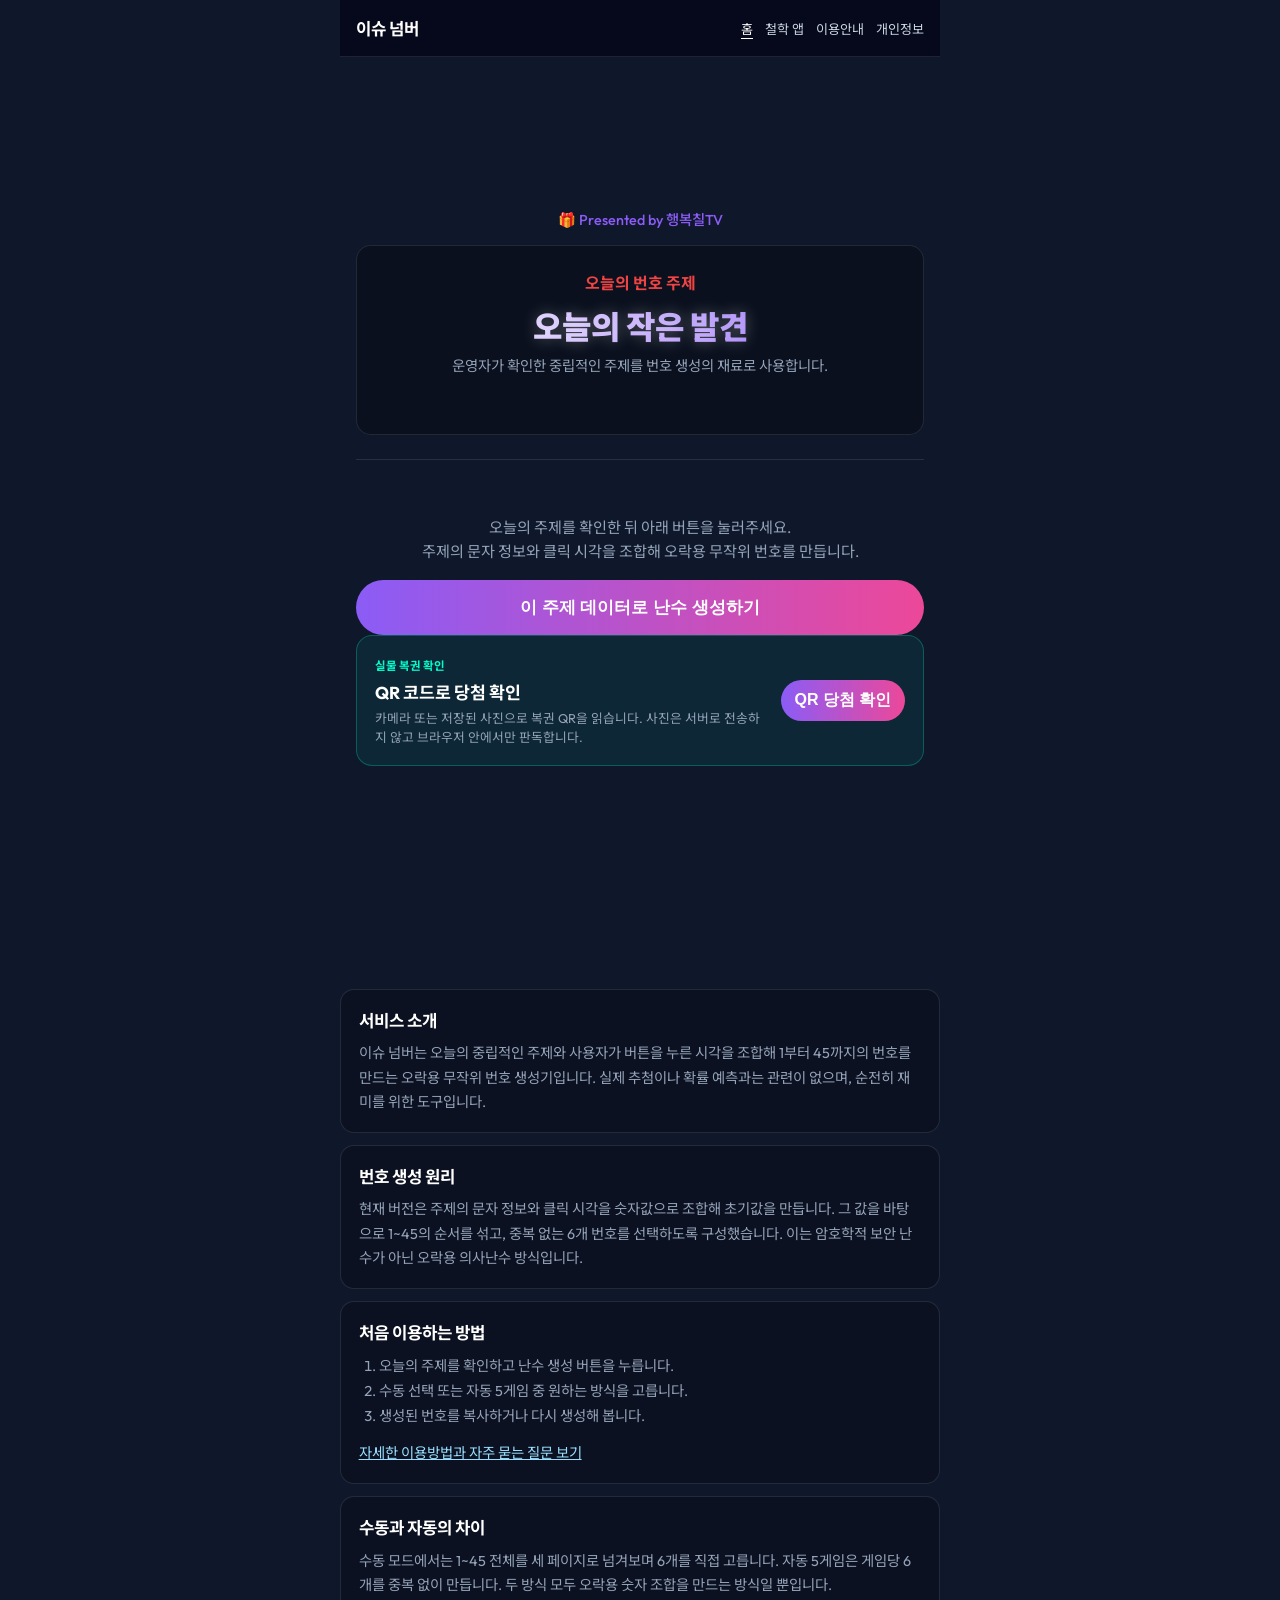
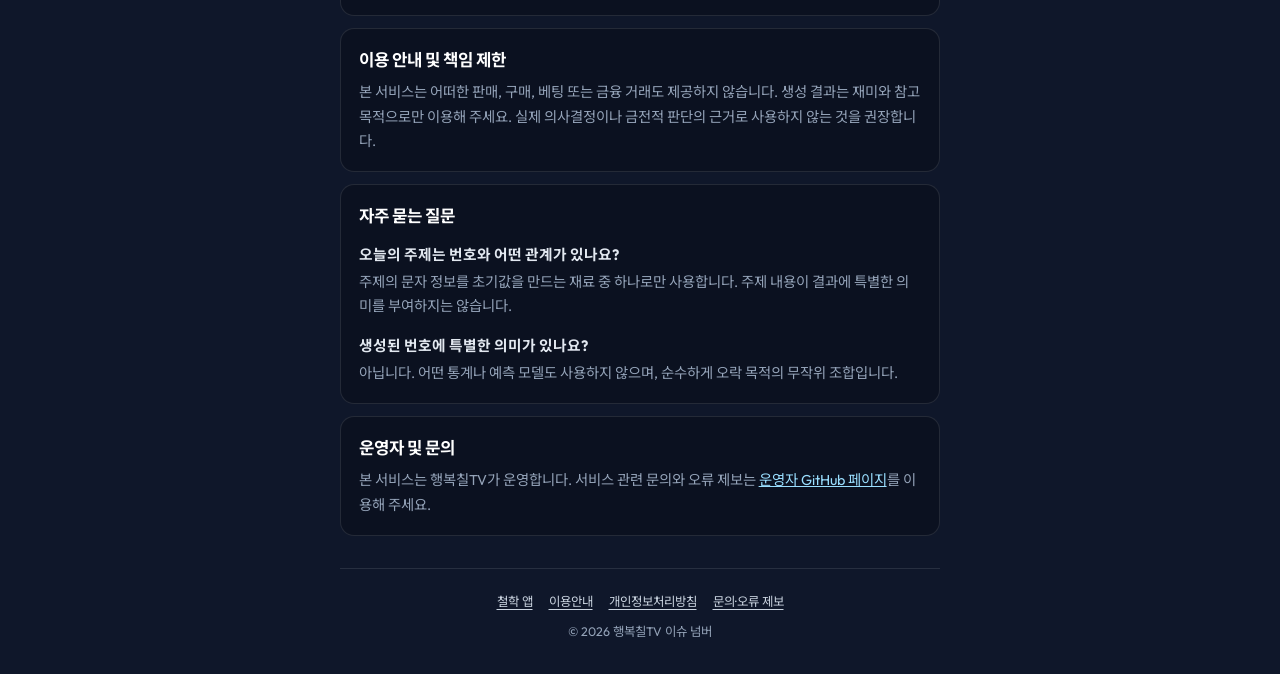
==== commit 1a0ad3e4: "restore QR ticket-checking feature for the live homepage service Per operator request, the QR ticket" ====
--- a/index.html
+++ b/index.html
@@ -8,7 +8,7 @@
     <link rel="canonical" href="https://vokim2503.github.io/">
     <meta name="robots" content="index, follow">
     <meta name="google-adsense-account" content="ca-pub-5598414628909120">
-    <link rel="stylesheet" href="style.css?v=37">
+    <link rel="stylesheet" href="style.css?v=38">
     <link href="https://fonts.googleapis.com/css2?family=Outfit:wght@300;500;700&amp;family=Noto+Sans+KR:wght@300;500;700&amp;display=swap" rel="stylesheet">
 
     <meta property="og:title" content="이슈 넘버 - 오락용 무작위 번호 생성기">
@@ -81,6 +81,15 @@
                     </div>
                 </div>
 
+                <section class="qr-check-card" aria-label="복권 QR 당첨 확인">
+                    <div>
+                        <span class="latest-badge">실물 복권 확인</span>
+                        <h2>QR 코드로 당첨 확인</h2>
+                        <p>카메라 또는 저장된 사진으로 복권 QR을 읽습니다. 사진은 서버로 전송하지 않고 브라우저 안에서만 판독합니다.</p>
+                    </div>
+                    <button id="btn-open-qr" class="btn primary" type="button">QR 당첨 확인</button>
+                </section>
+
             </section>
 
             <section id="stage-2" class="stage">
@@ -168,6 +177,24 @@
                     <h2>운영자 및 문의</h2>
                     <p>본 서비스는 행복칠TV가 운영합니다. 서비스 관련 문의와 오류 제보는 <a href="https://github.com/Vokim2503" target="_blank" rel="noopener noreferrer">운영자 GitHub 페이지</a>를 이용해 주세요.</p>
                 </article>
+            </div>
+
+            <div id="qr-modal" class="qr-modal" role="dialog" aria-modal="true" aria-labelledby="qr-modal-title" aria-hidden="true">
+                <div class="qr-modal-content">
+                    <h2 id="qr-modal-title">QR 당첨 확인</h2>
+                    <p class="qr-permission-guide">카메라 또는 저장된 복권 사진을 선택하세요. 촬영 영상과 사진은 서버에 저장하거나 전송하지 않고 이 브라우저 안에서만 판독합니다.</p>
+                    <div class="qr-source-actions">
+                        <button id="btn-qr-camera" class="btn primary" type="button">카메라로 확인</button>
+                        <label class="btn secondary qr-file-label" for="qr-file-input">사진으로 확인</label>
+                        <input id="qr-camera-input" type="file" accept="image/*" capture="environment" hidden>
+                        <input id="qr-file-input" type="file" accept="image/*" hidden>
+                    </div>
+                    <div id="qr-reader" aria-label="QR 카메라 화면"></div>
+                    <div id="qr-status" class="qr-status" aria-live="polite"></div>
+                    <div id="qr-ticket-result" class="qr-ticket-result" aria-live="polite"></div>
+                    <button id="btn-open-qr-result" class="btn primary" type="button" hidden>동행복권 공식 결과 열기</button>
+                    <button id="btn-close-qr" class="btn secondary" type="button">닫기</button>
+                </div>
             </div>
         </main>
 
@@ -182,7 +209,8 @@
         </footer>
     </div>
 
-    <script src="main.js?v=38"></script>
+    <script src="qr-core.js?v=39"></script>
+    <script src="main.js?v=39"></script>
     <script>
       if ('serviceWorker' in navigator) {
         window.addEventListener('load', () => {
--- a/style.css
+++ b/style.css
@@ -472,3 +472,76 @@
     *, *::before, *::after { animation-duration: 0.01ms !important; animation-iteration-count: 1 !important; transition-duration: 0.01ms !important; }
 }
 
+.result-caution { margin:0; color:#777; font-size:0.72rem; line-height:1.5; text-align:center; }
+.latest-badge { color:#00ffcc; font-size:0.72rem; font-weight:700; }
+
+/* QR 당첨 확인: 광고 없이 안내와 판독 기능만 제공 */
+.qr-check-card {
+    width:100%; display:flex; justify-content:space-between; align-items:center; gap:14px;
+    margin:0 0 1.5rem; padding:1.1rem; border:1px solid rgba(0,255,204,.25);
+    border-radius:16px; background:rgba(0,255,204,.07); text-align:left;
+}
+.qr-check-card h2 { margin:5px 0; color:#fff; font-size:1.08rem; }
+.qr-check-card p { margin:0; color:var(--text-muted); font-size:.8rem; line-height:1.5; }
+.qr-check-card .btn { flex:0 0 auto; padding:10px 14px; }
+.qr-modal {
+    display:none; position:fixed; inset:0; z-index:10000; padding:18px;
+    background:rgba(0,0,0,.86); align-items:center; justify-content:center;
+}
+.qr-modal-content {
+    width:100%; max-width:480px; max-height:90vh; overflow-y:auto; padding:18px;
+    border:1px solid var(--primary-glow); border-radius:14px; background:#1e1e24;
+}
+.qr-modal-content h2 { color:#fff; margin:0 0 10px; }
+.qr-permission-guide { color:#bbb; font-size:.85rem; line-height:1.6; margin-bottom:12px; }
+.qr-source-actions { display:grid; grid-template-columns:1fr 1fr; gap:10px; }
+.qr-source-actions .btn { padding:12px 8px; font-size:.9rem; white-space:nowrap; }
+.qr-file-label { display:flex; align-items:center; justify-content:center; cursor:pointer; }
+#qr-reader {
+    display:none; width:100%; margin-top:12px; background:#111;
+    border-radius:10px; overflow:hidden; color:#222;
+}
+#qr-reader video { width:100% !important; border-radius:10px; }
+.qr-status {
+    min-height:28px; padding:10px 0; color:#00ffcc;
+    font-size:.85rem; line-height:1.5; text-align:center;
+}
+.qr-status.error { color:#ffb4b4; }
+.qr-ticket-result {
+    display:none; margin:4px 0 12px; padding:12px; border:1px solid rgba(0,255,204,.28);
+    border-radius:12px; background:rgba(0,0,0,.28);
+}
+.qr-ticket-heading { margin-bottom:10px; color:#fff; font-weight:700; text-align:center; }
+.qr-ticket-game {
+    display:grid; grid-template-columns:22px 1fr 62px; align-items:center;
+    gap:7px; padding:7px 0; border-top:1px solid rgba(255,255,255,.08);
+}
+.qr-ticket-label { color:#aaa; font-weight:700; }
+.qr-ticket-balls { display:flex; justify-content:space-between; gap:3px; }
+.qr-ticket-ball {
+    position:relative; width:31px; height:31px; border-radius:50%; display:flex;
+    align-items:center; justify-content:center; background:#555; color:#fff;
+    font-size:.78rem; font-weight:700;
+}
+.qr-ticket-ball.matched { background:#00a884; box-shadow:0 0 0 3px #8affdf, 0 0 12px rgba(0,255,204,.7); }
+.qr-ticket-ball.matched::after {
+    content:'✓'; position:absolute; top:-8px; right:-5px; width:16px; height:16px;
+    border-radius:50%; background:#fff; color:#008f73; font-size:11px;
+    line-height:16px; text-align:center;
+}
+.qr-ticket-ball.bonus-matched { background:#7c3aed; box-shadow:0 0 0 3px #c4b5fd; }
+.qr-ticket-game-result { color:#aaa; font-size:.7rem; text-align:right; }
+.qr-ticket-game-result.prize { color:#00ffcc; font-weight:700; }
+.qr-ticket-guide { margin:10px 0 0; color:#aaa; font-size:.72rem; line-height:1.5; text-align:center; }
+#btn-open-qr-result, #btn-close-qr { width:100%; }
+#btn-close-qr { margin-top:10px; }
+
+@media (max-width:480px) {
+    .qr-check-card { flex-direction:column; align-items:stretch; }
+    .qr-check-card .btn { width:100%; }
+}
+@media (max-width:380px) {
+    .qr-ticket-ball { width:27px; height:27px; font-size:.7rem; }
+    .qr-ticket-game { grid-template-columns:18px 1fr 55px; gap:4px; }
+}
+
